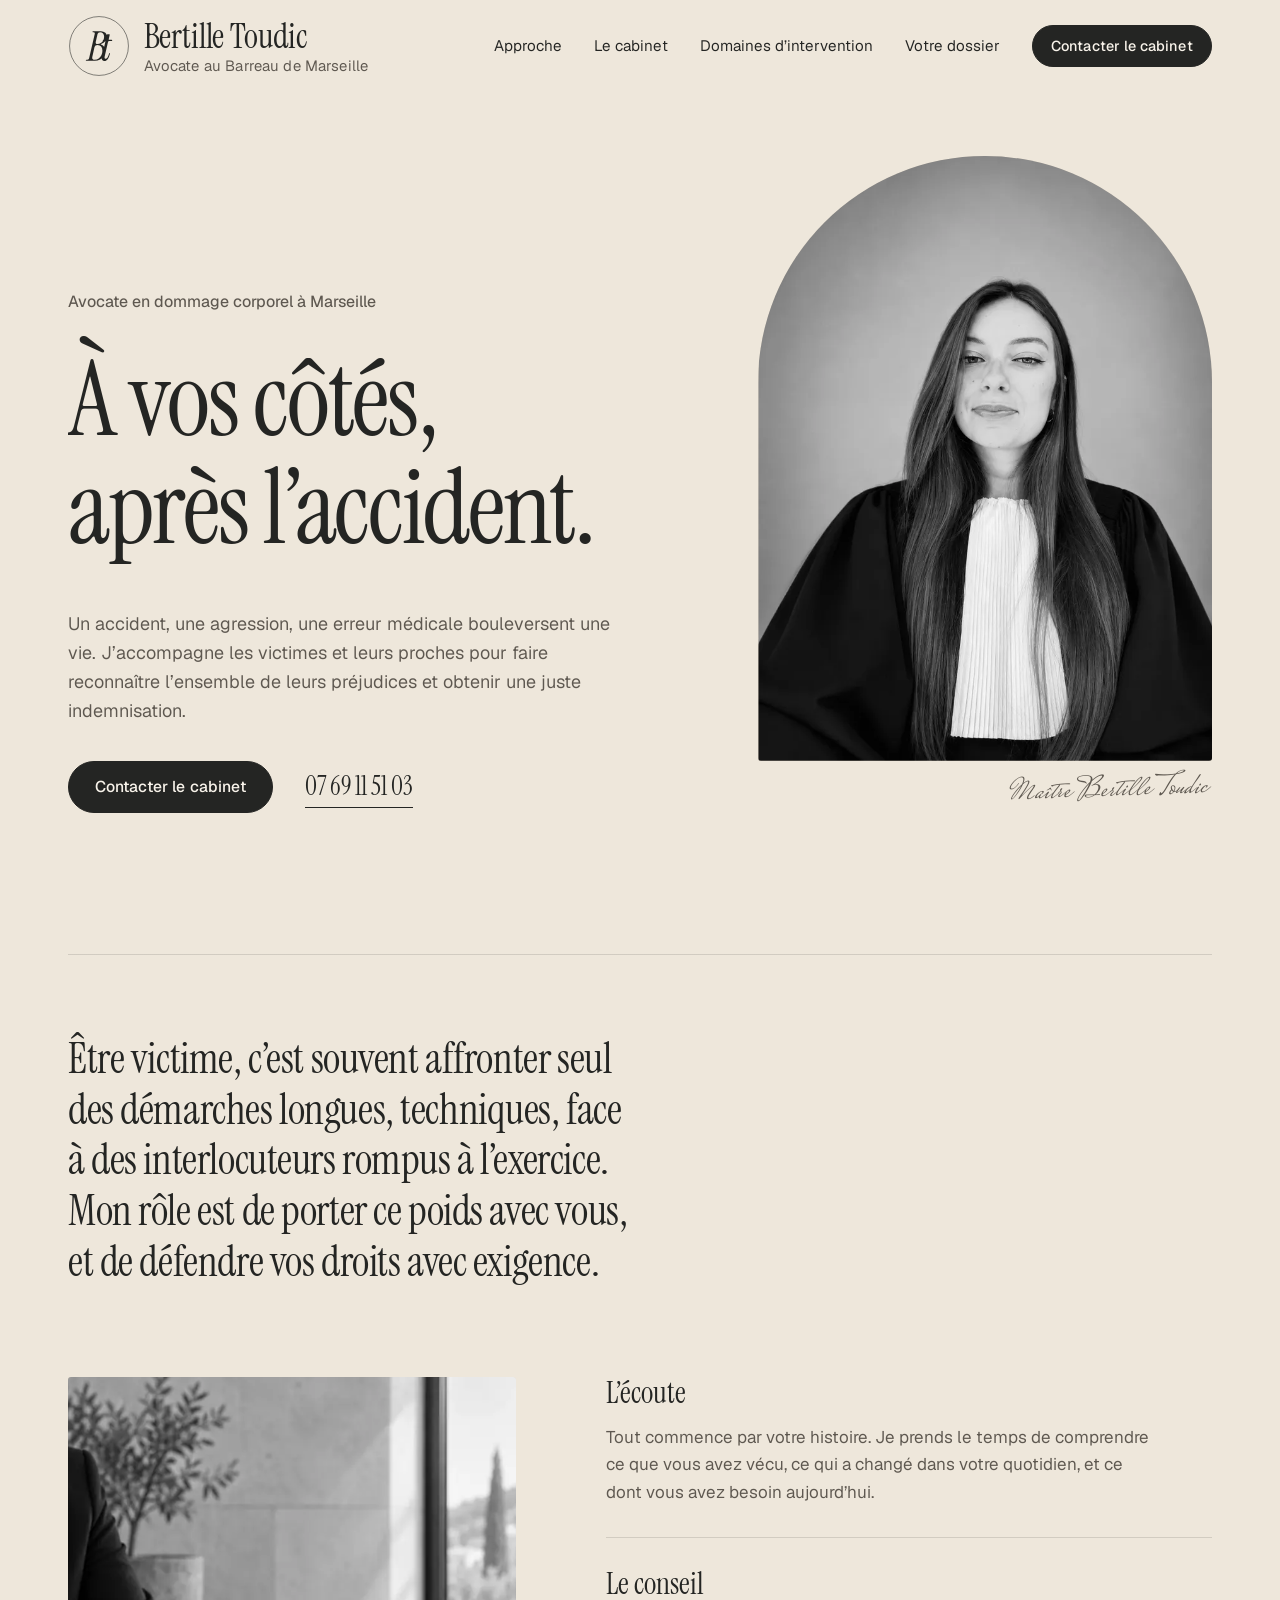
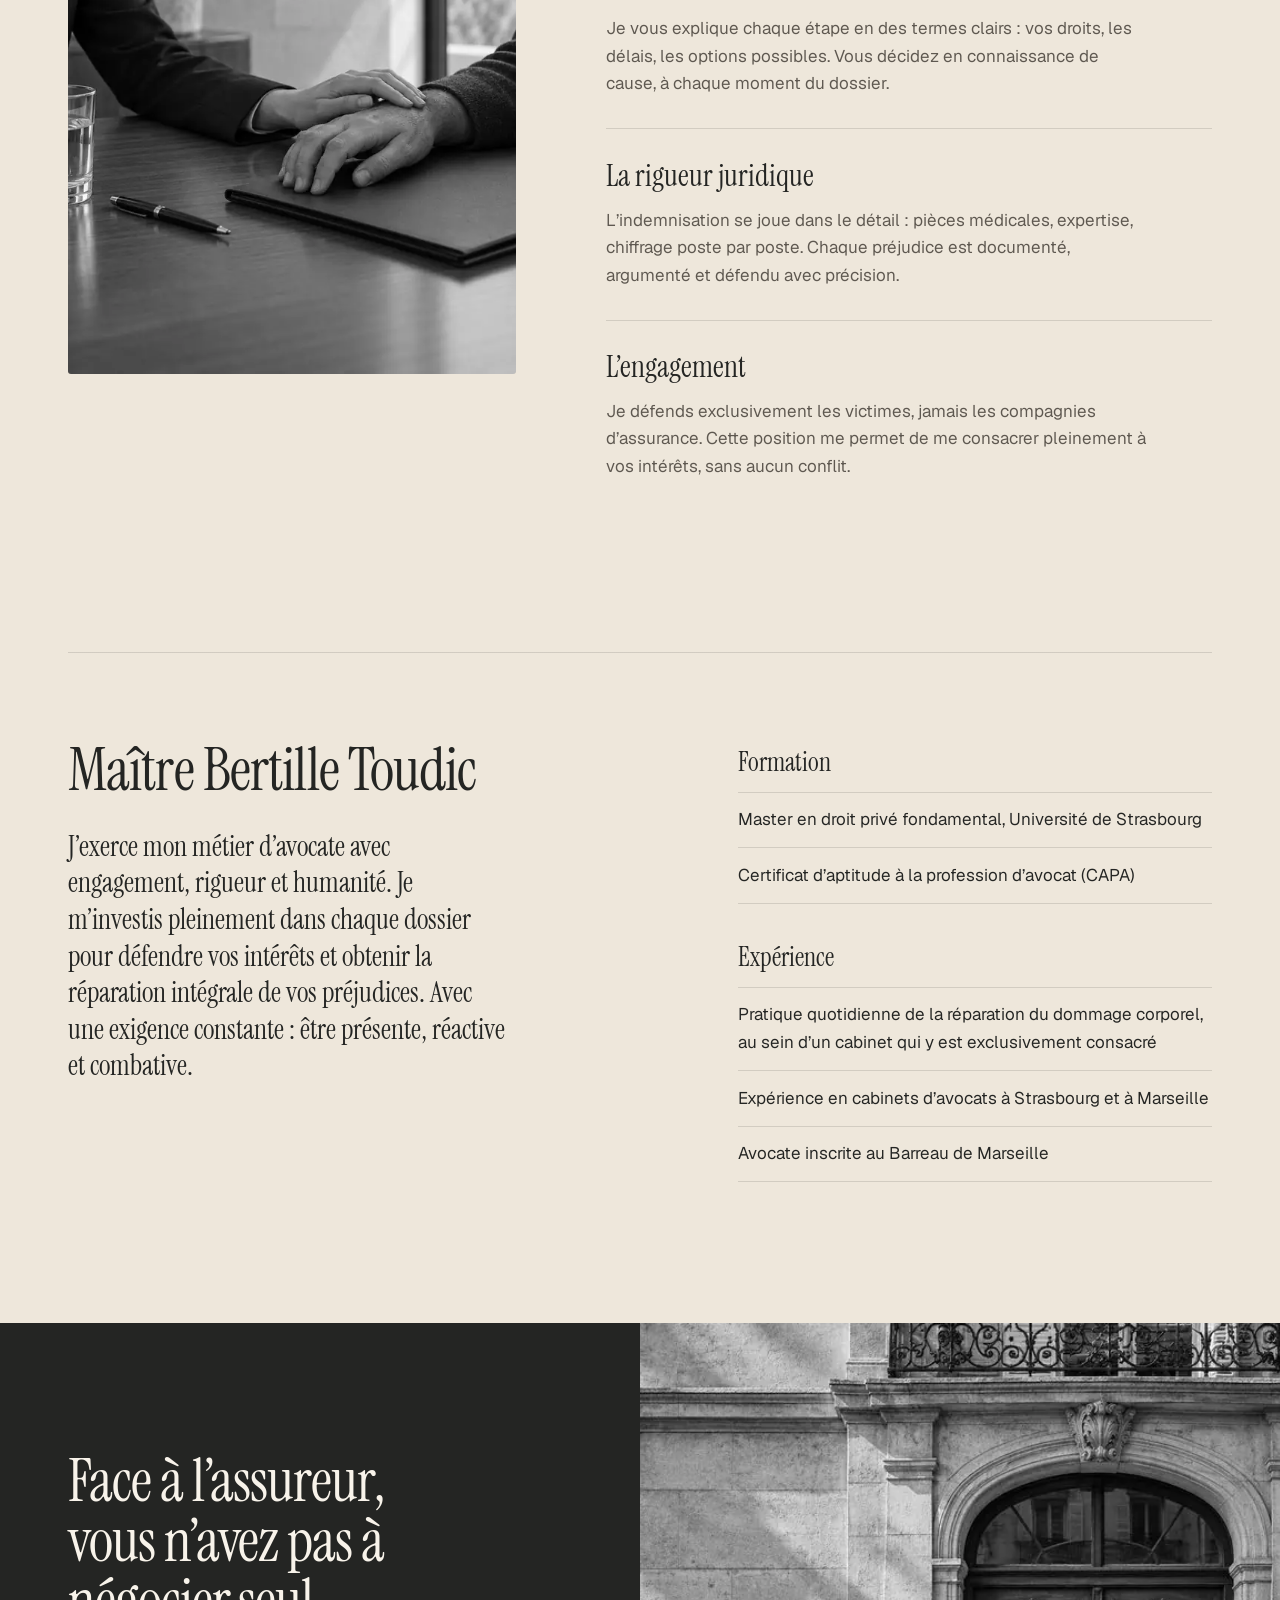
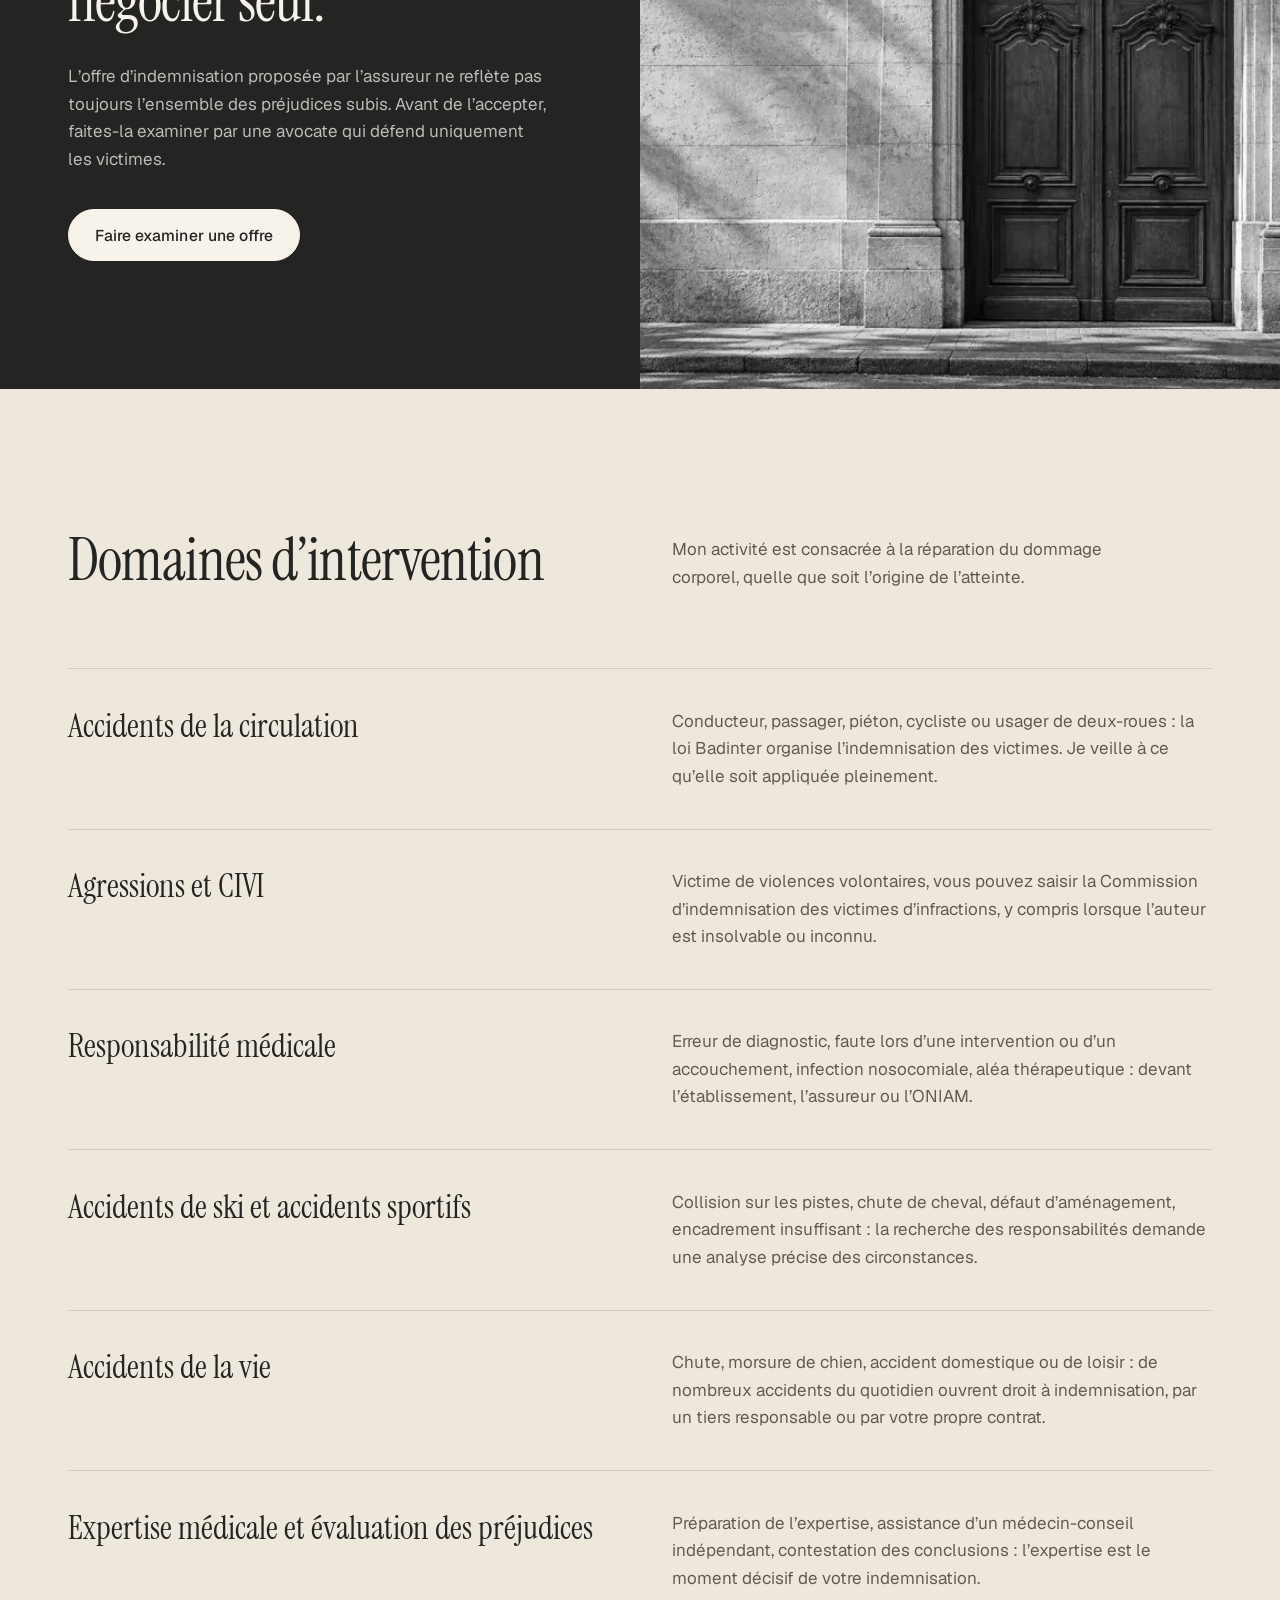
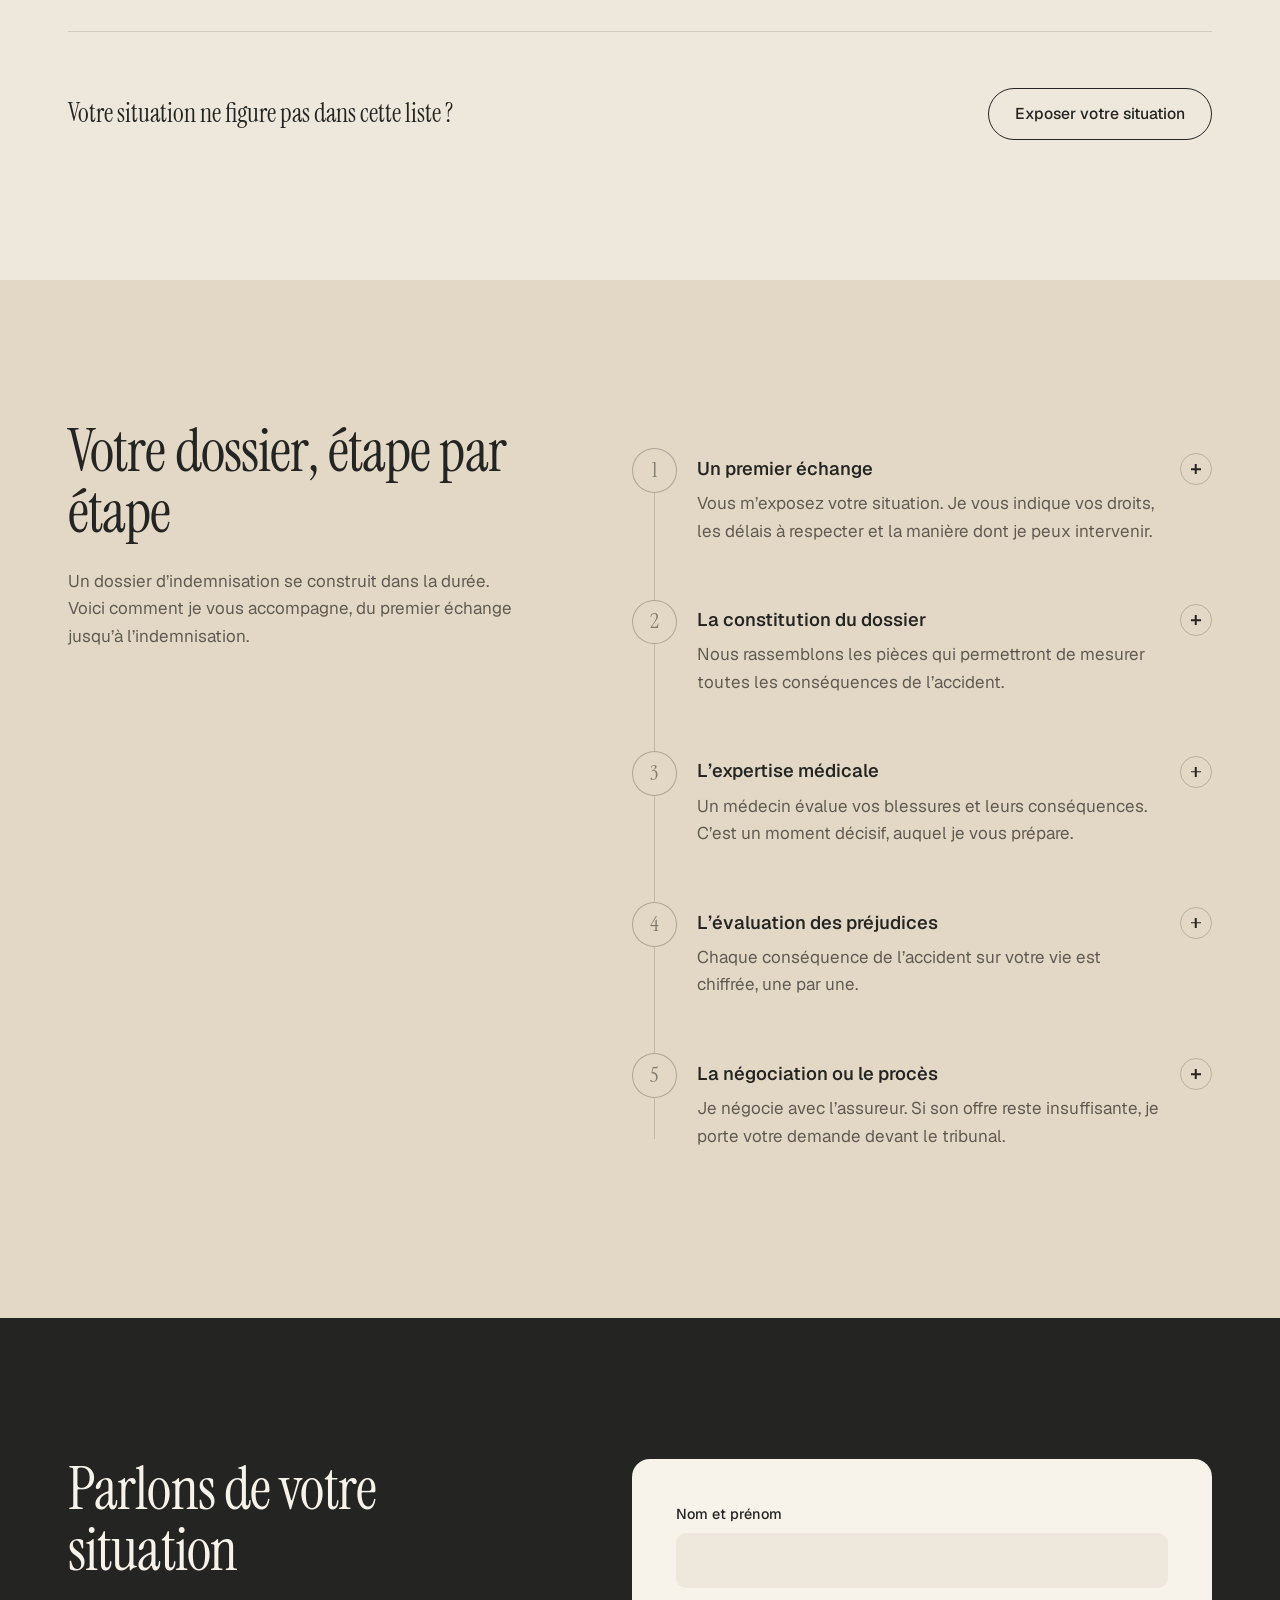
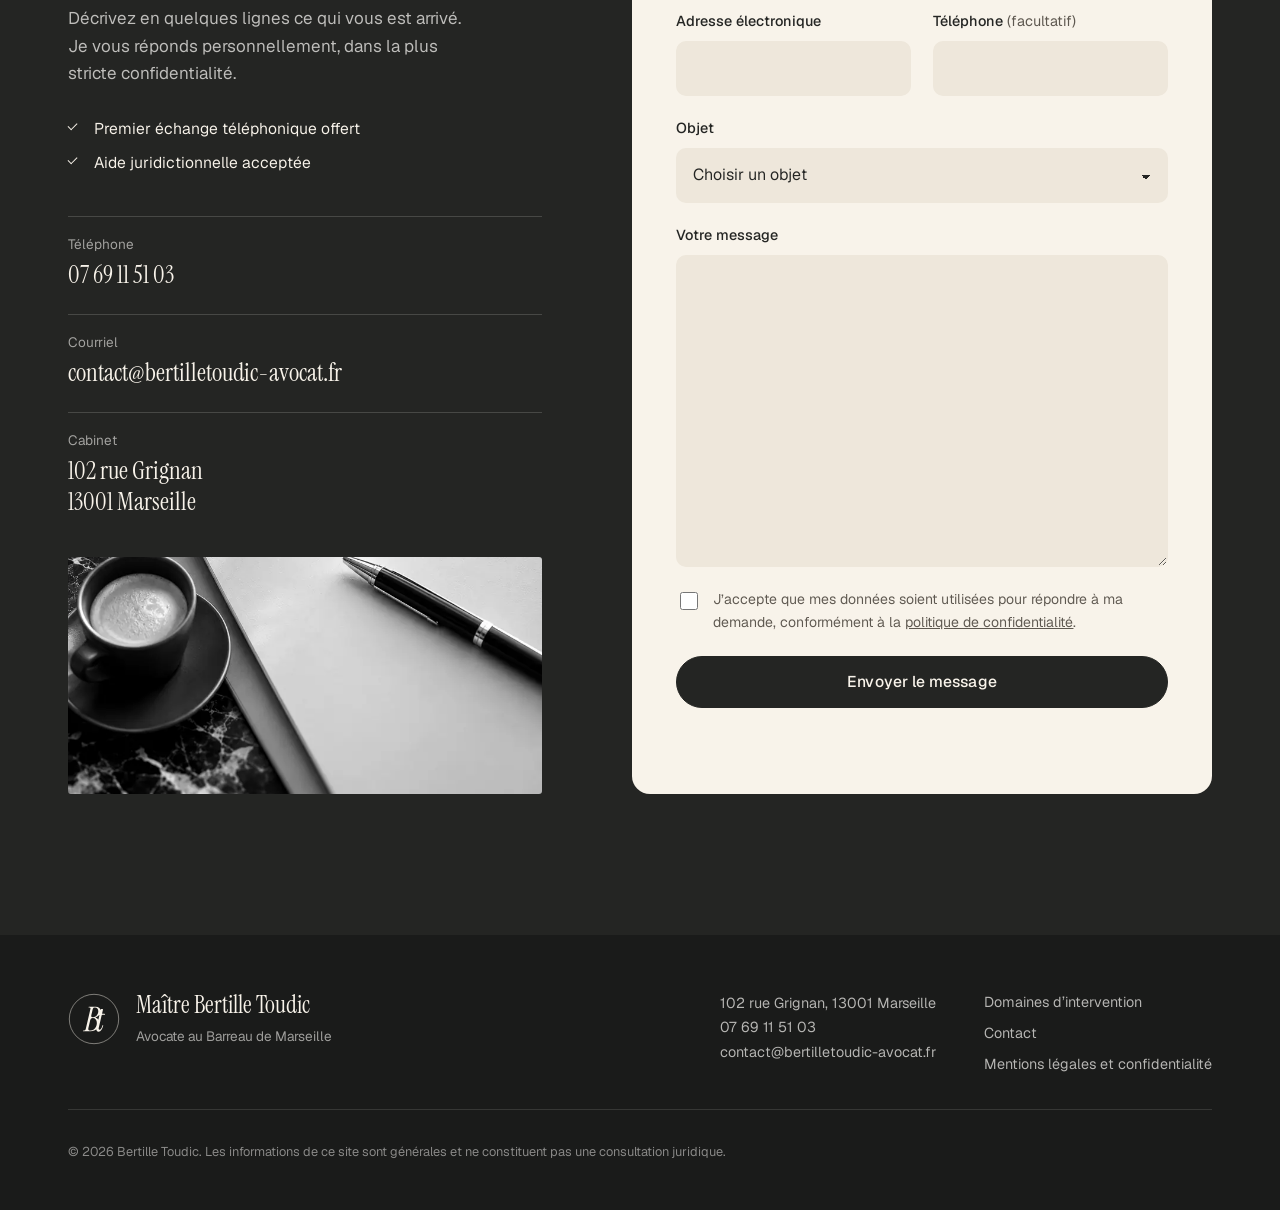
==== variante-chaude/index.html @ 5f7e017f "Variante au fond plus chaleureux (/variante-chaude/) Co-Authored-By: Claude Opus 5.5 <noreply@anthro" ====
<!DOCTYPE html>
<html lang="fr">
<head>
  <meta charset="utf-8">
  <meta name="viewport" content="width=device-width, initial-scale=1">
  <meta name="theme-color" content="#eee7db">
  <title>Avocate en dommage corporel à Marseille | Me Bertille Toudic</title>
  <meta name="description" content="Maître Bertille Toudic, avocate au Barreau de Marseille, accompagne les victimes d’accidents de la route, d’agressions, d’accidents médicaux et d’accidents de la vie dans l’indemnisation de leur dommage corporel.">
  <link rel="canonical" href="https://www.bertilletoudic-avocat.fr/"><!-- À VALIDER : nom de domaine définitif -->
  <meta name="robots" content="noindex, nofollow"><!-- Phase de développement : à retirer à la mise en ligne -->

  <meta property="og:type" content="website">
  <meta property="og:locale" content="fr_FR">
  <meta property="og:title" content="Me Bertille Toudic, avocate en dommage corporel à Marseille">
  <meta property="og:description" content="Écoute, conseil et rigueur juridique au service des victimes et de leur indemnisation.">
  <meta property="og:image" content="assets/img/bertille-toudic-avocate-1200.jpg">

  <link rel="preload" href="../assets/fonts/instrument-serif-latin-400-normal.woff2" as="font" type="font/woff2" crossorigin>
  <link rel="preload" href="../assets/fonts/geist-latin-wght-normal.woff2" as="font" type="font/woff2" crossorigin>
  <link rel="icon" href="../favicon.svg" type="image/svg+xml">
  <link rel="icon" href="../favicon-32.png" sizes="32x32" type="image/png">
  <link rel="apple-touch-icon" href="../apple-touch-icon.png">
  <link rel="stylesheet" href="style-chaud.css">
  <script>document.documentElement.classList.add("js");</script>

  <script type="application/ld+json">
  {
    "@context": "https://schema.org",
    "@type": "LegalService",
    "name": "Maître Bertille Toudic, avocate",
    "description": "Avocate au Barreau de Marseille intervenant en réparation du dommage corporel et indemnisation des victimes.",
    "image": "assets/img/bertille-toudic-avocate-1200.jpg",
    "telephone": "+33769115103",
    "email": "contact@bertilletoudic-avocat.fr",
    "areaServed": { "@type": "City", "name": "Marseille" },
    "address": { "@type": "PostalAddress", "streetAddress": "102 rue Grignan", "postalCode": "13001", "addressLocality": "Marseille", "addressCountry": "FR" },
    "knowsAbout": ["Dommage corporel", "Accidents de la circulation", "Indemnisation des victimes d’agression (CIVI)", "Accidents de la vie", "Accidents de ski", "Responsabilité médicale", "Expertise médicale"],
    "employee": { "@type": "Person", "name": "Bertille Toudic", "jobTitle": "Avocate au Barreau de Marseille" }
  }
  </script>
</head>
<body>
  <a class="skip" href="#contenu">Aller au contenu</a>

  <header class="site-header" data-header>
    <div class="wrap header-inner">
      <a class="brand" href="#top" aria-label="Me Bertille Toudic, accueil">
        <svg class="brand-mark" viewBox="0 0 100 100" aria-hidden="true" focusable="false"><circle cx="50" cy="50" r="47.5" fill="none" stroke="currentColor" stroke-opacity=".55" stroke-width="1.6"/><path fill="currentColor" d="M29.57 73.76Q28.65 73.76 28.65 73.1Q28.65 72.37 29.97 72.18L31.29 71.98Q32.74 71.78 33.27 71.28Q33.8 70.79 34.13 69.4L43.1 30.6Q43.43 29.28 43.1 28.78Q42.77 28.29 41.45 28.02L40.13 27.76Q39.27 27.56 39.27 27.03Q39.27 26.24 40.46 26.24H53.07Q57.49 26.24 60.26 28.68Q63.03 31.12 63.03 35.02Q63.03 38.71 60.39 42.01Q57.75 45.31 53.33 46.83Q53 46.9 53 47.13Q53 47.36 53.33 47.49Q56.77 48.75 58.55 51.52Q60.33 54.29 60.33 57.99Q60.33 62.34 58.02 65.94Q55.71 69.54 51.78 71.65Q47.86 73.76 43.04 73.76ZM47.66 46.63Q50.56 46.63 52.97 45.12Q55.38 43.6 56.83 40.99Q58.28 38.38 58.28 35.28Q58.28 31.78 56.53 29.84Q54.78 27.89 51.68 27.89Q48.25 27.89 47.66 30.53L44.82 43Q44.36 44.98 45.02 45.81Q45.68 46.63 47.66 46.63ZM43.23 72.11Q46.73 72.11 49.5 70.23Q52.28 68.35 53.89 65.05Q55.51 61.75 55.51 57.66Q55.51 53.17 53.43 50.73Q51.35 48.28 47.59 48.28Q43.5 48.28 42.77 51.78L39.14 67.56Q38.09 72.11 43.23 72.11ZM58.74 74.35Q56.5 74.35 55.25 72.57Q53.99 70.79 54.85 66.83L60.33 42.94Q60.53 41.95 59.54 41.95H57.03Q56.1 41.95 56.1 41.09Q56.1 40.63 56.44 40.36Q56.77 40.1 57.23 40.1H59.6Q61.12 40.1 61.38 38.71L62.97 31.65Q63.17 30.93 63.89 30.93H66.6Q67.52 30.93 67.33 31.78L65.67 39.11Q65.48 40.1 66.47 40.1H70.23Q71.35 40.1 71.35 40.96Q71.35 41.95 69.97 41.95H66.4Q64.95 41.95 64.62 43.33L59.07 67.49Q58.74 68.94 59.17 69.77Q59.6 70.59 60.66 70.59Q62.18 70.59 63.46 68.88Q64.75 67.16 66.2 62.34Q66.47 61.48 67.06 61.48Q67.52 61.48 67.66 61.88Q67.79 62.28 67.46 63.33Q66.2 67.82 64.72 70.2Q63.23 72.57 61.72 73.46Q60.2 74.35 58.74 74.35Z"/></svg>
        <span class="brand-text"><span class="brand-name">Bertille Toudic</span>
        <span class="brand-role">Avocate au Barreau de Marseille</span></span>
      </a>
      <nav class="nav" aria-label="Navigation principale">
        <button class="nav-toggle" type="button" aria-expanded="false" aria-controls="menu" data-nav-toggle>
          <span class="sr-only">Ouvrir le menu</span><span class="nav-toggle-bar"></span>
        </button>
        <ul id="menu" class="nav-list" data-nav-list>
          <li><a href="#approche">Approche</a></li>
          <li><a href="#a-propos">Le cabinet</a></li>
          <li><a href="#domaines">Domaines d’intervention</a></li>
          <li><a href="#methode">Votre dossier</a></li>
          <li class="nav-cta"><a class="btn btn-small" href="#contact">Contacter le cabinet</a></li>
        </ul>
      </nav>
    </div>
  </header>

  <main id="contenu">
    <!-- HERO -->
    <section class="hero" id="top">
      <div class="wrap hero-grid">
        <div class="hero-text">
          <h1>
            <span class="hero-kicker">Avocate en dommage corporel à Marseille</span>
            <span class="hero-title"><span class="line"><span>À vos côtés,</span></span><span class="line"><span>après l’accident.</span></span></span>
          </h1>
          <p class="hero-lede">Un accident, une agression, une erreur médicale bouleversent une vie. J’accompagne les victimes et leurs proches pour faire reconnaître l’ensemble de leurs préjudices et obtenir une juste indemnisation.</p>
          <div class="hero-actions">
            <a class="btn" href="#contact">Contacter le cabinet</a>
            <a class="link-phone" href="tel:+33769115103">07 69 11 51 03</a>
          </div>
        </div>
        <figure class="hero-portrait">
          <div class="portrait-frame">
            <picture>
              <source type="image/webp" srcset="../assets/img/bertille-toudic-avocate-720.webp 720w, ../assets/img/bertille-toudic-avocate-1200.webp 1200w" sizes="(min-width: 960px) 40vw, 90vw">
              <img src="../assets/img/bertille-toudic-avocate-1200.jpg" srcset="../assets/img/bertille-toudic-avocate-720.jpg 720w, ../assets/img/bertille-toudic-avocate-1200.jpg 1200w" sizes="(min-width: 960px) 40vw, 90vw" width="1200" height="1600" alt="Portrait de Maître Bertille Toudic en robe d’avocate" fetchpriority="high">
            </picture>
          </div>
          <figcaption><span class="signature">Maître Bertille Toudic</span></figcaption>
        </figure>
      </div>
    </section>

    <!-- APPROCHE -->
    <section class="section approach" id="approche" aria-labelledby="approche-titre">
      <div class="wrap">
        <h2 id="approche-titre" class="statement reveal">Être victime, c’est souvent affronter seul des démarches longues, techniques, face à des interlocuteurs rompus à l’exercice. Mon rôle est de porter ce poids avec vous, et de défendre vos droits avec exigence.</h2>


        <div class="approach-body">
          <figure class="approach-photo reveal">
            <picture>
              <source type="image/webp" srcset="../assets/img/soutien-640.webp 640w, ../assets/img/soutien-1024.webp 1024w" sizes="(min-width: 900px) 40vw, 92vw">
              <img src="../assets/img/soutien-1024.jpg" srcset="../assets/img/soutien-640.jpg 640w, ../assets/img/soutien-1024.jpg 1024w" sizes="(min-width: 900px) 40vw, 92vw" width="1024" height="1280" alt="Au cabinet, l’avocate pose une main rassurante sur celle de son client, posée sur un dossier" loading="lazy" decoding="async">
            </picture>
          </figure>
        <div class="values">
          <article class="value reveal">
            <h3>L’écoute</h3>
            <p>Tout commence par votre histoire. Je prends le temps de comprendre ce que vous avez vécu, ce qui a changé dans votre quotidien, et ce dont vous avez besoin aujourd’hui.</p>
          </article>
          <article class="value reveal">
            <h3>Le conseil</h3>
            <p>Je vous explique chaque étape en des termes clairs : vos droits, les délais, les options possibles. Vous décidez en connaissance de cause, à chaque moment du dossier.</p>
          </article>
          <article class="value reveal">
            <h3>La rigueur juridique</h3>
            <p>L’indemnisation se joue dans le détail : pièces médicales, expertise, chiffrage poste par poste. Chaque préjudice est documenté, argumenté et défendu avec précision.</p>
          </article>
          <article class="value reveal">
            <h3>L’engagement</h3>
            <p>Je défends exclusivement les victimes, jamais les compagnies d’assurance. Cette position me permet de me consacrer pleinement à vos intérêts, sans aucun conflit.</p>
          </article>
        </div>
        </div>
      </div>
    </section>

    <!-- À PROPOS -->
    <section class="section about" id="a-propos" aria-labelledby="apropos-titre">
      <div class="wrap about-grid">
        <div class="about-text reveal">
          <h2 id="apropos-titre">Maître Bertille Toudic</h2>
          <p class="about-lede">J’exerce mon métier d’avocate avec engagement, rigueur et humanité. Je m’investis pleinement dans chaque dossier pour défendre vos intérêts et obtenir la réparation intégrale de vos préjudices. Avec une exigence constante : être présente, réactive et combative.</p>
        </div>
        <div class="about-path reveal">
          <div class="cred">
            <p class="cred-title">Formation</p>
            <ul class="cred-list">
              <li>Master en droit privé fondamental, Université de Strasbourg</li>
              <li>Certificat d’aptitude à la profession d’avocat (CAPA)</li>
            </ul>
          </div>
          <div class="cred">
            <p class="cred-title">Expérience</p>
            <ul class="cred-list">
              <li>Pratique quotidienne de la réparation du dommage corporel, au sein d’un cabinet qui y est exclusivement consacré</li>
              <li>Expérience en cabinets d’avocats à Strasbourg et à Marseille</li>
              <li>Avocate inscrite au Barreau de Marseille</li>
            </ul>
          </div>
        </div>
      </div>
    </section>

    <!-- BANDEAU -->
    <section class="band" aria-label="Engagement du cabinet">
      <div class="band-inner reveal">
        <p class="band-quote">Face à l’assureur, vous n’avez pas à négocier seul.</p>
        <p class="band-text">L’offre d’indemnisation proposée par l’assureur ne reflète pas toujours l’ensemble des préjudices subis. Avant de l’accepter, faites-la examiner par une avocate qui défend uniquement les victimes.</p>
        <a class="btn btn-light" href="#contact" data-objet="Offre d’indemnisation de l’assureur">Faire examiner une offre</a>
      </div>
      <figure class="band-photo">
        <picture>
          <source type="image/webp" srcset="../assets/img/porte-pierre-800.webp 800w, ../assets/img/porte-pierre-1280.webp 1280w" sizes="(min-width: 900px) 50vw, 100vw">
          <img src="../assets/img/porte-pierre-1280.jpg" srcset="../assets/img/porte-pierre-800.jpg 800w, ../assets/img/porte-pierre-1280.jpg 1280w" sizes="(min-width: 900px) 50vw, 100vw" width="1280" height="960" alt="Porte cochère cintrée dans une façade en pierre de taille" loading="lazy" decoding="async">
        </picture>
      </figure>
    </section>

    <!-- DOMAINES -->
    <section class="section domains" id="domaines" aria-labelledby="domaines-titre">
      <div class="wrap">
        <div class="section-head reveal">
          <h2 id="domaines-titre">Domaines d’intervention</h2>
          <p>Mon activité est consacrée à la réparation du dommage corporel, quelle que soit l’origine de l’atteinte.</p>
        </div>
        <ul class="domain-list">
          <li class="domain reveal">
            <h3>Accidents de la circulation</h3>
            <p>Conducteur, passager, piéton, cycliste ou usager de deux-roues : la loi Badinter organise l’indemnisation des victimes. Je veille à ce qu’elle soit appliquée pleinement.</p>
          </li>
          <li class="domain reveal">
            <h3>Agressions et CIVI</h3>
            <p>Victime de violences volontaires, vous pouvez saisir la Commission d’indemnisation des victimes d’infractions, y compris lorsque l’auteur est insolvable ou inconnu.</p>
          </li>
          <li class="domain reveal">
            <h3>Responsabilité médicale</h3>
            <p>Erreur de diagnostic, faute lors d’une intervention ou d’un accouchement, infection nosocomiale, aléa thérapeutique : devant l’établissement, l’assureur ou l’ONIAM.</p>
          </li>
          <li class="domain reveal">
            <h3>Accidents de ski et accidents sportifs</h3>
            <p>Collision sur les pistes, chute de cheval, défaut d’aménagement, encadrement insuffisant : la recherche des responsabilités demande une analyse précise des circonstances.</p>
          </li>
          <li class="domain reveal">
            <h3>Accidents de la vie</h3>
            <p>Chute, morsure de chien, accident domestique ou de loisir : de nombreux accidents du quotidien ouvrent droit à indemnisation, par un tiers responsable ou par votre propre contrat.</p>
          </li>
          <li class="domain reveal">
            <h3>Expertise médicale et évaluation des préjudices</h3>
            <p>Préparation de l’expertise, assistance d’un médecin-conseil indépendant, contestation des conclusions : l’expertise est le moment décisif de votre indemnisation.</p>
          </li>
        </ul>
        <div class="domains-cta reveal">
          <p>Votre situation ne figure pas dans cette liste ?</p>
          <a class="btn btn-ghost" href="#contact">Exposer votre situation</a>
        </div>
      </div>
    </section>

    <!-- MÉTHODE -->
    <section class="section method" id="methode" aria-labelledby="methode-titre">
      <div class="wrap method-grid">
        <div class="method-head reveal">
          <h2 id="methode-titre">Votre dossier, étape par étape</h2>
          <p>Un dossier d’indemnisation se construit dans la durée. Voici comment je vous accompagne, du premier échange jusqu’à l’indemnisation.</p>
        </div>
        <ol class="steps" data-steps>
          <li class="step reveal" data-step>
            <details>
              <summary>
                <span class="step-num" aria-hidden="true">1</span>
                <span class="step-head">
                  <h3>Un premier échange</h3>
                  <span class="step-sum">Vous m’exposez votre situation. Je vous indique vos droits, les délais à respecter et la manière dont je peux intervenir.</span>
                </span>
                <span class="step-toggle" aria-hidden="true"></span>
              </summary>
              <div class="step-body">
                <div class="roles">
                  <div class="role"><p class="role-who">Vous</p><p>Vous me racontez ce qui s’est passé, avec vos mots, et vous apportez les documents que vous avez déjà.</p></div>
                  <div class="role"><p class="role-who">Moi</p><p>Je vous écoute, je vous explique vos droits simplement et je vous remets une convention d’honoraires claire, avant tout engagement.</p></div>
                </div>
              </div>
            </details>
          </li>
          <li class="step reveal" data-step>
            <details>
              <summary>
                <span class="step-num" aria-hidden="true">2</span>
                <span class="step-head">
                  <h3>La constitution du dossier</h3>
                  <span class="step-sum">Nous rassemblons les pièces qui permettront de mesurer toutes les conséquences de l’accident.</span>
                </span>
                <span class="step-toggle" aria-hidden="true"></span>
              </summary>
              <div class="step-body">
                <div class="roles">
                  <div class="role"><p class="role-who">Vous</p><p>Vous réunissez les documents en votre possession.</p></div>
                  <div class="role"><p class="role-who">Moi</p><p>Je réclame les pièces qui manquent, comme votre dossier médical, et j’organise l’ensemble.</p></div>
                </div>
              </div>
            </details>
          </li>
          <li class="step reveal" data-step>
            <details>
              <summary>
                <span class="step-num" aria-hidden="true">3</span>
                <span class="step-head">
                  <h3>L’expertise médicale</h3>
                  <span class="step-sum">Un médecin évalue vos blessures et leurs conséquences. C’est un moment décisif, auquel je vous prépare.</span>
                </span>
                <span class="step-toggle" aria-hidden="true"></span>
              </summary>
              <div class="step-body">
                <div class="roles">
                  <div class="role"><p class="role-who">Vous</p><p>Vous vous rendez à l’expertise et vous décrivez honnêtement votre quotidien depuis l’accident.</p></div>
                  <div class="role"><p class="role-who">Moi</p><p>Je vous explique à l’avance comment elle se déroule. Le jour venu, je suis présente avec un médecin qui défend vos intérêts, puis je vérifie le rapport.</p></div>
                </div>
              </div>
            </details>
          </li>
          <li class="step reveal" data-step>
            <details>
              <summary>
                <span class="step-num" aria-hidden="true">4</span>
                <span class="step-head">
                  <h3>L’évaluation des préjudices</h3>
                  <span class="step-sum">Chaque conséquence de l’accident sur votre vie est chiffrée, une par une.</span>
                </span>
                <span class="step-toggle" aria-hidden="true"></span>
              </summary>
              <div class="step-body">
                <div class="roles">
                  <div class="role"><p class="role-who">Vous</p><p>Vous me signalez tout ce qui a changé : votre travail, vos loisirs, l’aide de vos proches.</p></div>
                  <div class="role"><p class="role-who">Moi</p><p>Je chiffre chaque préjudice et je rassemble les justificatifs.</p></div>
                </div>
                <div class="postes">
                  <p class="extra-title">Quelques exemples de préjudices indemnisables</p>
                  <ul>
                    <li><strong>Les souffrances endurées</strong><span>la douleur physique et morale subie</span></li>
                    <li><strong>Les pertes de revenus</strong><span>le salaire ou les revenus perdus</span></li>
                    <li><strong>Les frais restés à votre charge</strong><span>soins, déplacements, équipements</span></li>
                    <li><strong>L’aide d’une tierce personne</strong><span>l’aide apportée par un proche ou un professionnel</span></li>
                    <li><strong>Le déficit fonctionnel</strong><span>les gênes dans votre vie de tous les jours</span></li>
                    <li><strong>Le préjudice esthétique</strong><span>les cicatrices ou séquelles visibles</span></li>
                    <li><strong>Le préjudice d’agrément</strong><span>un sport ou un loisir que vous ne pouvez plus pratiquer</span></li>
                  </ul>
                  <p class="extra-note">Beaucoup de victimes découvrent qu’elles ont droit à bien plus que ce qu’elles imaginaient.</p>
                </div>
              </div>
            </details>
          </li>
          <li class="step reveal" data-step>
            <details>
              <summary>
                <span class="step-num" aria-hidden="true">5</span>
                <span class="step-head">
                  <h3>La négociation ou le procès</h3>
                  <span class="step-sum">Je négocie avec l’assureur. Si son offre reste insuffisante, je porte votre demande devant le tribunal.</span>
                </span>
                <span class="step-toggle" aria-hidden="true"></span>
              </summary>
              <div class="step-body">
                <div class="roles">
                  <div class="role"><p class="role-who">Vous</p><p>Vous gardez la décision finale : aucune offre n’est acceptée sans votre accord.</p></div>
                  <div class="role"><p class="role-who">Moi</p><p>Je discute chaque montant avec l’assureur. Si nécessaire, je saisis le tribunal ou la commission compétente.</p></div>
                </div>
              </div>
            </details>
          </li>
        </ol>
      </div>
    </section>

    <!-- CONTACT -->
    <section class="contact" id="contact" aria-labelledby="contact-titre">
      <div class="wrap contact-grid">
        <div class="contact-info reveal">
          <h2 id="contact-titre">Parlons de votre situation</h2>
          <p>Décrivez en quelques lignes ce qui vous est arrivé. Je vous réponds personnellement, dans la plus stricte confidentialité.</p>
          <ul class="reassure">
            <li>Premier échange téléphonique offert</li>
            <li>Aide juridictionnelle acceptée</li>
          </ul>
          <dl class="coords">
            <div><dt>Téléphone</dt><dd><a href="tel:+33769115103">07 69 11 51 03</a></dd></div>
            <div><dt>Courriel</dt><dd><a href="mailto:contact@bertilletoudic-avocat.fr">contact@bertilletoudic-avocat.fr</a></dd></div>
            <div><dt>Cabinet</dt><dd>102 rue Grignan<br>13001 Marseille</dd></div>
          </dl>
        </div>

          <figure class="contact-photo reveal">
            <picture>
              <source type="image/webp" srcset="../assets/img/cafe-entretien-800.webp 800w, ../assets/img/cafe-entretien-1172.webp 1172w" sizes="(min-width: 900px) 40vw, 92vw">
              <img src="../assets/img/cafe-entretien-1172.jpg" srcset="../assets/img/cafe-entretien-800.jpg 800w, ../assets/img/cafe-entretien-1172.jpg 1172w" sizes="(min-width: 900px) 40vw, 92vw" width="1172" height="642" alt="Une tasse de café et un stylo posés sur un dossier, sur une table en marbre" loading="lazy" decoding="async">
            </picture>
          </figure>
        <form class="form reveal" data-form novalidate>
          <div class="field">
            <label for="f-nom">Nom et prénom</label>
            <input id="f-nom" name="nom" type="text" autocomplete="name" required>
          </div>
          <div class="field-row">
            <div class="field">
              <label for="f-email">Adresse électronique</label>
              <input id="f-email" name="email" type="email" autocomplete="email" required>
            </div>
            <div class="field">
              <label for="f-tel">Téléphone <span class="optional">(facultatif)</span></label>
              <input id="f-tel" name="telephone" type="tel" autocomplete="tel">
            </div>
          </div>
          <div class="field">
            <label for="f-objet">Objet</label>
            <select id="f-objet" name="objet" required>
              <option value="">Choisir un objet</option>
              <option>Accident de la circulation</option>
              <option>Agression, saisine de la CIVI</option>
              <option>Responsabilité médicale</option>
              <option>Accident de ski ou accident sportif</option>
              <option>Accident de la vie</option>
              <option>Expertise médicale</option>
              <option>Offre d’indemnisation de l’assureur</option>
              <option>Autre demande</option>
            </select>
          </div>
          <div class="field field-message">
            <label for="f-message">Votre message</label>
            <textarea id="f-message" name="message" rows="5" required></textarea>
          </div>
          <div class="field-check">
            <input id="f-rgpd" name="consentement" type="checkbox" required>
            <label for="f-rgpd">J’accepte que mes données soient utilisées pour répondre à ma demande, conformément à la <a href="mentions-legales.html#donnees">politique de confidentialité</a>.</label>
          </div>
          <button class="btn btn-full" type="submit">Envoyer le message</button>
          <p class="form-status" role="status" aria-live="polite" data-form-status></p>
        </form>
      </div>
    </section>
  </main>

  <footer class="footer">
    <div class="wrap footer-inner">
      <div class="footer-brand"><svg class="footer-mark" viewBox="0 0 100 100" aria-hidden="true" focusable="false"><circle cx="50" cy="50" r="47.5" fill="none" stroke="currentColor" stroke-opacity=".55" stroke-width="1.6"/><path fill="currentColor" d="M29.57 73.76Q28.65 73.76 28.65 73.1Q28.65 72.37 29.97 72.18L31.29 71.98Q32.74 71.78 33.27 71.28Q33.8 70.79 34.13 69.4L43.1 30.6Q43.43 29.28 43.1 28.78Q42.77 28.29 41.45 28.02L40.13 27.76Q39.27 27.56 39.27 27.03Q39.27 26.24 40.46 26.24H53.07Q57.49 26.24 60.26 28.68Q63.03 31.12 63.03 35.02Q63.03 38.71 60.39 42.01Q57.75 45.31 53.33 46.83Q53 46.9 53 47.13Q53 47.36 53.33 47.49Q56.77 48.75 58.55 51.52Q60.33 54.29 60.33 57.99Q60.33 62.34 58.02 65.94Q55.71 69.54 51.78 71.65Q47.86 73.76 43.04 73.76ZM47.66 46.63Q50.56 46.63 52.97 45.12Q55.38 43.6 56.83 40.99Q58.28 38.38 58.28 35.28Q58.28 31.78 56.53 29.84Q54.78 27.89 51.68 27.89Q48.25 27.89 47.66 30.53L44.82 43Q44.36 44.98 45.02 45.81Q45.68 46.63 47.66 46.63ZM43.23 72.11Q46.73 72.11 49.5 70.23Q52.28 68.35 53.89 65.05Q55.51 61.75 55.51 57.66Q55.51 53.17 53.43 50.73Q51.35 48.28 47.59 48.28Q43.5 48.28 42.77 51.78L39.14 67.56Q38.09 72.11 43.23 72.11ZM58.74 74.35Q56.5 74.35 55.25 72.57Q53.99 70.79 54.85 66.83L60.33 42.94Q60.53 41.95 59.54 41.95H57.03Q56.1 41.95 56.1 41.09Q56.1 40.63 56.44 40.36Q56.77 40.1 57.23 40.1H59.6Q61.12 40.1 61.38 38.71L62.97 31.65Q63.17 30.93 63.89 30.93H66.6Q67.52 30.93 67.33 31.78L65.67 39.11Q65.48 40.1 66.47 40.1H70.23Q71.35 40.1 71.35 40.96Q71.35 41.95 69.97 41.95H66.4Q64.95 41.95 64.62 43.33L59.07 67.49Q58.74 68.94 59.17 69.77Q59.6 70.59 60.66 70.59Q62.18 70.59 63.46 68.88Q64.75 67.16 66.2 62.34Q66.47 61.48 67.06 61.48Q67.52 61.48 67.66 61.88Q67.79 62.28 67.46 63.33Q66.2 67.82 64.72 70.2Q63.23 72.57 61.72 73.46Q60.2 74.35 58.74 74.35Z"/></svg><p class="footer-name">Maître Bertille Toudic<br><span>Avocate au Barreau de Marseille</span></p></div>
      <address class="footer-coords">
        102 rue Grignan, 13001 Marseille<br>
        <a href="tel:+33769115103">07 69 11 51 03</a><br>
        <a href="mailto:contact@bertilletoudic-avocat.fr">contact@bertilletoudic-avocat.fr</a>
      </address>
      <ul class="footer-links">
        <li><a href="#domaines">Domaines d’intervention</a></li>
        <li><a href="#contact">Contact</a></li>
        <li><a href="mentions-legales.html">Mentions légales et confidentialité</a></li>
      </ul>
      <p class="footer-copy">© 2026 Bertille Toudic. Les informations de ce site sont générales et ne constituent pas une consultation juridique.</p>
    </div>
  </footer>

  <!-- Barre de contact mobile -->
  <div class="mobile-bar" data-mobile-bar>
    <a href="tel:+33769115103">Appeler</a>
    <a href="#contact">Écrire</a>
  </div>

  <script src="../assets/js/main.js" defer></script>
</body>
</html>
---- variante-chaude/style-chaud.css ----
/* ==========================================================================
   Me Bertille Toudic — feuille de styles
   Direction : noir et blanc de la robe d'avocate, calcaire de Marseille.
   Motifs : la voûte du portrait, la porte cintrée du bandeau.
   ========================================================================== */

@font-face {
  font-family: "Instrument Serif";
  src: url("../assets/fonts/instrument-serif-latin-400-normal.woff2") format("woff2");
  font-weight: 400; font-style: normal; font-display: swap;
}
@font-face {
  font-family: "Instrument Serif";
  src: url("../assets/fonts/instrument-serif-latin-400-italic.woff2") format("woff2");
  font-weight: 400; font-style: italic; font-display: swap;
}
@font-face {
  font-family: "Geist";
  src: url("../assets/fonts/geist-latin-wght-normal.woff2") format("woff2");
  font-weight: 100 900; font-style: normal; font-display: swap;
}

/* Signature manuscrite — sous-ensemble limité à « Maître Bertille Toudic » */
@font-face {
  font-family: "Signature";
  src: url("../assets/fonts/signature-subset.woff2") format("woff2");
  font-weight: 400; font-style: normal; font-display: swap;
}

:root {
  /* Couleurs */
  --calcaire: #eee7db;     /* fond principal, blanc cassé minéral */
  --rabat: #f8f3ea;        /* blanc des cartes et champs */
  --pierre: #e3d8c6;       /* beige chaud, séparations et surfaces */
  --mineral: #80796e;      /* gris minéral, textes secondaires */
  --anthracite: #242523;   /* texte et sections sombres */
  --robe: #1a1b1a;         /* noir de la robe, ombres profondes */

  --text: var(--anthracite);
  --muted: #5e5850;        /* gris lisible AA sur calcaire */
  --line: rgba(36, 37, 35, .14);

  /* Typographie */
  --serif: "Instrument Serif", "Times New Roman", serif;
  --sans: "Geist", system-ui, -apple-system, "Segoe UI", sans-serif;

  /* Mise en page */
  --wrap: 1240px;
  --gutter: clamp(1.25rem, 4vw, 3rem);
  --section: clamp(5rem, 11vw, 9.5rem);
  --ease: cubic-bezier(.2, .7, .2, 1);
  --header-h: 92px;
}

*, *::before, *::after { box-sizing: border-box; }
html { scroll-behavior: smooth; scroll-padding-top: calc(var(--header-h) + 1rem); -webkit-text-size-adjust: 100%; }
body {
  margin: 0;
  background: var(--calcaire);
  color: var(--text);
  font-family: var(--sans);
  font-size: 1.0625rem;
  line-height: 1.62;
  font-weight: 380;
  -webkit-font-smoothing: antialiased;
  text-rendering: optimizeLegibility;
}
img { display: block; max-width: 100%; height: auto; }
a { color: inherit; }
h1, h2, h3 { margin: 0; font-weight: 400; }
p { margin: 0; }
ul, ol { margin: 0; padding: 0; list-style: none; }

.wrap { width: 100%; max-width: var(--wrap); margin-inline: auto; padding-inline: var(--gutter); }
.sr-only { position: absolute; width: 1px; height: 1px; overflow: hidden; clip: rect(0 0 0 0); white-space: nowrap; }
.skip { position: absolute; left: 1rem; top: -4rem; z-index: 100; background: var(--anthracite); color: var(--rabat); padding: .6rem 1rem; border-radius: 6px; }
.skip:focus { top: 1rem; }

:focus-visible { outline: 2px solid var(--anthracite); outline-offset: 3px; border-radius: 4px; }
.band :focus-visible, .contact :focus-visible { outline-color: var(--rabat); }

.todo { background: #fff3c4; color: #5a4600; padding: 0 .25em; border-radius: 3px; }

/* --------------------------------------------------------------------------
   Boutons
   -------------------------------------------------------------------------- */
.btn {
  display: inline-flex; align-items: center; justify-content: center;
  min-height: 3.25rem; padding: .85rem 1.6rem;
  border-radius: 999px; border: 1px solid var(--anthracite);
  background: var(--anthracite); color: var(--rabat);
  font: 500 .98rem/1 var(--sans); letter-spacing: .005em;
  text-decoration: none; cursor: pointer;
  transition: background-color .35s var(--ease), color .35s var(--ease), transform .35s var(--ease);
}
.btn:hover { background: var(--robe); transform: translateY(-1px); }
.btn:active { transform: translateY(0); }
.btn-small { min-height: 2.6rem; padding: .6rem 1.15rem; font-size: .9rem; }
.btn-ghost { background: transparent; color: var(--anthracite); }
.btn-ghost:hover { background: var(--anthracite); color: var(--rabat); }
.btn-full { width: 100%; }
.btn-light { background: var(--rabat); color: var(--anthracite); border-color: var(--rabat); }
.btn-light:hover { background: #fff; color: var(--robe); }

/* --------------------------------------------------------------------------
   En-tête
   -------------------------------------------------------------------------- */
.site-header {
  position: sticky; top: 0; z-index: 50;
  height: var(--header-h);
  transition: background-color .4s var(--ease), box-shadow .4s var(--ease);
}
.site-header.is-scrolled {
  background: rgba(238, 231, 219, .94);
  -webkit-backdrop-filter: saturate(140%) blur(14px);
  backdrop-filter: saturate(140%) blur(14px);
  box-shadow: 0 1px 0 var(--line);
}
.header-inner { height: 100%; display: flex; align-items: center; justify-content: space-between; gap: 2rem; }
.brand { text-decoration: none; display: flex; align-items: center; gap: .85rem; }
.brand-mark { width: 62px; height: 62px; flex: none; color: var(--anthracite); transition: transform .6s var(--ease); }
.brand:hover .brand-mark { transform: rotate(-8deg); }
.brand-text { display: flex; flex-direction: column; line-height: 1.15; }
.brand-name { font-family: var(--serif); font-size: 2.1rem; letter-spacing: -.005em; }
.brand-role { font-size: .93rem; color: var(--muted); letter-spacing: .01em; }

.nav-list { display: flex; align-items: center; gap: 2rem; }
.nav-list a:not(.btn) {
  text-decoration: none; font-size: .95rem; color: var(--text);
  background: linear-gradient(currentColor, currentColor) 0 100% / 0 1px no-repeat;
  padding-bottom: 2px; transition: background-size .4s var(--ease);
}
.nav-list a:not(.btn):hover { background-size: 100% 1px; }
.nav-toggle { display: none; }

@media (max-width: 900px) {
  /* Sur téléphone et tablette : l'en-tête garde toujours un fond (Safari iOS) */
  .site-header {
    background: rgba(238, 231, 219, .96);
    -webkit-backdrop-filter: saturate(140%) blur(14px);
    backdrop-filter: saturate(140%) blur(14px);
    transform: translateZ(0);
  }
  .nav-toggle {
    display: grid; place-items: center; width: 44px; height: 44px;
    background: none; border: 0; cursor: pointer; color: var(--text);
  }
  .nav-toggle-bar, .nav-toggle-bar::before {
    display: block; width: 22px; height: 1.5px; background: currentColor; position: relative;
    transition: transform .4s var(--ease);
  }
  .nav-toggle-bar::before { content: ""; position: absolute; top: 7px; }
  .nav-toggle-bar { transform: translateY(-3.5px); }
  .nav-toggle[aria-expanded="true"] .nav-toggle-bar { transform: rotate(45deg); }
  .nav-toggle[aria-expanded="true"] .nav-toggle-bar::before { transform: translateY(-7px) rotate(-90deg); }

  .nav-list {
    position: fixed; inset: var(--header-h) 0 auto 0;
    flex-direction: column; align-items: flex-start; gap: 0;
    background: var(--calcaire); padding: .5rem var(--gutter) 2rem;
    box-shadow: 0 1px 0 var(--line), 0 30px 40px -30px rgba(26,27,26,.25);
    opacity: 0; visibility: hidden; transform: translateY(-8px);
    transition: opacity .35s var(--ease), transform .35s var(--ease), visibility .35s;
  }
  .nav-list.is-open { opacity: 1; visibility: visible; transform: none; }
  .nav-list li { width: 100%; border-bottom: 1px solid var(--line); }
  .nav-list a:not(.btn) { display: block; padding: 1.1rem 0; font-size: 1.15rem; background: none; }
  .nav-list .nav-cta { border: 0; padding-top: 1.5rem; }
  .nav-list .nav-cta .btn { width: 100%; min-height: 3.25rem; font-size: 1rem; }
  .brand-role { display: none; }
  .brand-mark { width: 48px; height: 48px; }
}

/* --------------------------------------------------------------------------
   Hero
   -------------------------------------------------------------------------- */
.hero { padding: clamp(2rem, 5vw, 4rem) 0 var(--section); }
.hero-grid {
  display: grid; grid-template-columns: minmax(0, 1.15fr) minmax(0, .85fr);
  gap: clamp(2.5rem, 6vw, 6rem); align-items: end;
}
.hero-kicker { display: block; font-family: var(--sans); font-size: 1rem; font-weight: 450; color: var(--muted); margin-bottom: clamp(1.25rem, 3vw, 2.25rem); }
.hero-title {
  display: block; font-family: var(--serif);
  font-size: clamp(3.4rem, 8.2vw, 7.6rem); line-height: .96; letter-spacing: -.022em;
}
.hero-title .line { display: block; overflow: hidden; padding: .16em 0 .06em; margin-top: -.16em; }
.hero-title .line > span { display: inline-block; }
.hero-lede { max-width: 34rem; margin-top: clamp(1.75rem, 3.5vw, 2.75rem); font-size: 1.125rem; color: var(--muted); }
.hero-actions { display: flex; flex-wrap: wrap; align-items: center; gap: 1.25rem 2rem; margin-top: 2.25rem; }
.link-phone {
  font-family: var(--serif); font-size: 1.6rem; text-decoration: none;
  background: linear-gradient(currentColor, currentColor) 0 100% / 100% 1px no-repeat;
  transition: background-size .4s var(--ease);
}
.link-phone:hover { background-size: 0 1px; background-position: 100% 100%; }

.hero-portrait { margin: 0; }
.portrait-frame { overflow: hidden; border-radius: 50% 50% 3px 3px / 37.5% 37.5% 3px 3px; background: var(--pierre); aspect-ratio: 3 / 4; }
.portrait-frame img { width: 100%; height: 100%; object-fit: cover; object-position: 50% 20%; }
.hero-portrait figcaption { margin-top: .4rem; text-align: right; }
.signature {
  display: inline-block; font-family: "Signature", var(--serif); font-style: normal;
  font-size: clamp(1.75rem, 2.4vw, 2.1rem); line-height: 1.2; color: var(--muted);
  transform: rotate(-2deg); transform-origin: right center; padding: .1em .15em .2em;
}

@media (max-width: 900px) {
  .hero-grid { grid-template-columns: 1fr; }
  .hero-portrait { max-width: 30rem; }
}

/* Séquence d'ouverture (unique moment orchestré) */
.js .hero-title .line > span { transform: translateY(105%); }
.js .hero-kicker, .js .hero-lede, .js .hero-actions { opacity: 0; transform: translateY(10px); }
.js .portrait-frame { clip-path: inset(100% 0 0 0); }
.js .portrait-frame img { transform: scale(1.08); }
.js .signature { clip-path: inset(0 100% 0 0); }

.is-loaded .hero-title .line > span { transform: none; transition: transform 1.1s var(--ease); }
.is-loaded .hero-title .line + .line > span { transition-delay: .12s; }
.is-loaded .hero-kicker { opacity: 1; transform: none; transition: opacity .9s var(--ease), transform .9s var(--ease); }
.is-loaded .hero-lede { opacity: 1; transform: none; transition: opacity .9s var(--ease) .45s, transform .9s var(--ease) .45s; }
.is-loaded .hero-actions { opacity: 1; transform: none; transition: opacity .9s var(--ease) .6s, transform .9s var(--ease) .6s; }
.is-loaded .portrait-frame { clip-path: inset(0 0 0 0); transition: clip-path 1.4s cubic-bezier(.65,0,.15,1) .15s; }
.is-loaded .portrait-frame img { transform: none; transition: transform 2s var(--ease) .15s; }
.is-loaded .signature { clip-path: inset(0 0 0 0); transition: clip-path 1.6s cubic-bezier(.45,.05,.35,1) 1.3s; }

/* --------------------------------------------------------------------------
   Sections
   -------------------------------------------------------------------------- */
.section { padding-block: var(--section); }
.section h2, .contact h2 { font-family: var(--serif); font-size: clamp(2.4rem, 4.6vw, 3.75rem); line-height: 1.04; letter-spacing: -.015em; }
.section-head { display: grid; grid-template-columns: minmax(0, 1fr) minmax(0, 1fr); gap: 2rem 4rem; align-items: end; margin-bottom: clamp(3rem, 6vw, 5rem); }
.section-head p { color: var(--muted); max-width: 30rem; }

/* Approche */
.approach { padding-top: 0; }
.approach > .wrap { padding-top: clamp(3rem, 7vw, 5rem); background: linear-gradient(var(--line), var(--line)) var(--gutter) 0 / calc(100% - 2 * var(--gutter)) 1px no-repeat; }
.statement.statement { font-size: clamp(1.75rem, 3.3vw, 2.85rem); line-height: 1.2; letter-spacing: -.01em; max-width: 30ch; }
.approach-body {
  display: grid; grid-template-columns: minmax(0, .85fr) minmax(0, 1.15fr);
  gap: 3rem clamp(3rem, 7vw, 7rem); align-items: start; margin-top: clamp(3.5rem, 7vw, 6rem);
}
.approach-photo { margin: 0; overflow: hidden; border-radius: 3px; aspect-ratio: 3 / 4; background: var(--pierre); position: sticky; top: calc(var(--header-h) + 2rem); }
.approach-photo img { width: 100%; height: 100%; object-fit: cover; object-position: 55% 50%; }
.approach-body .values { grid-template-columns: 1fr; gap: 0; margin: 0; max-width: none; }
.approach-body .value { padding-block: 1.9rem; border-top: 1px solid var(--line); }
.approach-body .value:first-child { padding-top: 0; border-top: 0; }
.approach-body .value p { max-width: 34rem; }
@media (max-width: 900px) {
  .approach-body { grid-template-columns: 1fr; }
  .approach-photo { position: static; aspect-ratio: 4 / 3; }
  .approach-photo img { object-position: 55% 62%; }
}
.values { display: grid; grid-template-columns: repeat(2, minmax(0, 1fr)); gap: clamp(2.5rem, 5vw, 4rem) clamp(2rem, 6vw, 6rem); margin-top: clamp(3.5rem, 7vw, 6rem); max-width: 62rem; margin-left: auto; }
.value h3 { font-family: var(--serif); font-size: 1.85rem; line-height: 1.1; margin-bottom: .9rem; }
.value p { color: var(--muted); max-width: 26rem; }

/* À propos */
.about { padding-top: 0; }
.about-grid { display: grid; grid-template-columns: minmax(0, 1.1fr) minmax(0, .9fr); gap: 3rem clamp(3rem, 7vw, 7rem); padding-top: clamp(3.5rem, 7vw, 5.5rem); background: linear-gradient(var(--line), var(--line)) var(--gutter) 0 / calc(100% - 2 * var(--gutter)) 1px no-repeat; }
.about-lede { font-family: var(--serif); font-size: clamp(1.45rem, 2.2vw, 1.85rem); line-height: 1.3; margin-top: 1.75rem; max-width: 34ch; }
.about-path { display: grid; gap: 2.5rem; align-content: start; padding-top: .6rem; }
.cred-title { font-family: var(--serif); font-size: 1.6rem; line-height: 1.1; margin-bottom: .9rem; }
.cred-list li { padding: .85rem 0; border-top: 1px solid var(--line); color: var(--text); }
.cred-list li:last-child { border-bottom: 1px solid var(--line); }
@media (max-width: 900px) { .about-grid { grid-template-columns: 1fr; } }

/* Bandeau : texte sombre + photographie d'architecture */
.band { background: var(--anthracite); color: var(--rabat); display: grid; grid-template-columns: minmax(0, 1fr) minmax(0, 1fr); }
.band-inner {
  align-self: center;
  padding-block: clamp(5rem, 10vw, 8.5rem);
  padding-left: max(var(--gutter), calc((100vw - var(--wrap)) / 2 + var(--gutter)));
  padding-right: clamp(2rem, 5vw, 5rem);
}
.band-quote { font-family: var(--serif); font-size: clamp(2.3rem, 4.6vw, 4.2rem); line-height: 1.02; letter-spacing: -.018em; max-width: 14ch; }
.band-text { margin-top: 2rem; max-width: 30rem; color: rgba(251,250,247,.72); }
.band-inner .btn { margin-top: 2.25rem; }
.band-photo { margin: 0; position: relative; min-height: 100%; overflow: hidden; }
.band-photo img { position: absolute; inset: 0; width: 100%; height: 100%; object-fit: cover; object-position: 62% 50%; }
@media (max-width: 900px) {
  .band { grid-template-columns: 1fr; }
  .band-inner { padding-inline: var(--gutter); }
  .band-photo { aspect-ratio: 4 / 3; min-height: 0; }
}

/* Domaines */
.domain-list { border-top: 1px solid var(--line); }
.domain {
  display: grid; grid-template-columns: minmax(0, 1fr) minmax(0, 1fr); gap: 1rem 4rem;
  padding-block: clamp(1.75rem, 3vw, 2.4rem); border-bottom: 1px solid var(--line);
  position: relative;
}
.domain::before {
  content: ""; position: absolute; left: 0; right: 0; bottom: -1px; height: 1px;
  background: var(--anthracite); transform: scaleX(0); transform-origin: left;
  transition: transform .7s var(--ease);
}
.domain:hover::before { transform: scaleX(1); }
.domain h3 { font-family: var(--serif); font-size: clamp(1.6rem, 2.6vw, 2.2rem); line-height: 1.1; }
.domain p { color: var(--muted); max-width: 34rem; }
.domains-cta { display: flex; flex-wrap: wrap; align-items: center; justify-content: space-between; gap: 1.25rem 2rem; margin-top: clamp(2.5rem, 5vw, 3.5rem); }
.domains-cta p { font-family: var(--serif); font-size: 1.6rem; }

/* Méthode */
.method { background: var(--pierre); }
.method-grid { display: grid; grid-template-columns: minmax(0, .9fr) minmax(0, 1.1fr); gap: 3rem clamp(3rem, 7vw, 7rem); align-items: start; }
.method-head { position: sticky; top: calc(var(--header-h) + 2rem); }
.method-head p { color: var(--muted); margin-top: 1.5rem; max-width: 28rem; }
/* Frise des étapes : une ligne qui se remplit au défilement */
.steps { position: relative; --progress: 0; }
.steps::before, .steps::after {
  content: ""; position: absolute; left: calc(1.4rem - .5px); top: 2.4rem; bottom: 2.4rem; width: 1px;
}
.steps::before { background: rgba(36,37,35,.18); }
.steps::after { background: var(--anthracite); transform-origin: top; transform: scaleY(var(--progress)); transition: transform .25s linear; }
.step { position: relative; z-index: 1; padding-block: .6rem; }
.step summary {
  display: grid; grid-template-columns: 2.8rem minmax(0, 1fr) 2rem; gap: 1.25rem; align-items: start;
  padding: 1.1rem 0; cursor: pointer; list-style: none; border-radius: 6px;
}
.step summary::-webkit-details-marker { display: none; }
.step-num {
  display: grid; place-items: center; width: 2.8rem; height: 2.8rem; border-radius: 50%;
  border: 1px solid rgba(36,37,35,.28); background: var(--pierre);
  font-family: var(--serif); font-size: 1.35rem; color: var(--mineral);
  transition: background-color .5s var(--ease), color .5s var(--ease), border-color .5s var(--ease);
}
.step.is-reached .step-num { background: var(--anthracite); border-color: var(--anthracite); color: var(--rabat); }
.step-head { padding-top: .35rem; }
.step h3 { font-size: 1.15rem; font-weight: 550; margin-bottom: .4rem; }
.step-sum { display: block; color: var(--muted); max-width: 32rem; }
.step-toggle { position: relative; width: 2rem; height: 2rem; margin-top: .3rem; border-radius: 50%; border: 1px solid rgba(36,37,35,.22); transition: transform .45s var(--ease), background-color .3s var(--ease); }
.step-toggle::before, .step-toggle::after { content: ""; position: absolute; left: 50%; top: 50%; width: 10px; height: 1.5px; background: var(--anthracite); transform: translate(-50%, -50%); }
.step-toggle::after { transform: translate(-50%, -50%) rotate(90deg); }
.step summary:hover .step-toggle { background: var(--rabat); }
.step details[open] .step-toggle { transform: rotate(45deg); }
.step-body { padding: .25rem 0 1.5rem calc(2.8rem + 1.25rem); }
.step details[open] .step-body { animation: step-open .5s var(--ease); }
@keyframes step-open { from { opacity: 0; transform: translateY(-6px); } }

.roles { display: grid; grid-template-columns: 1fr 1fr; gap: 1px; background: rgba(36,37,35,.12); border-radius: 12px; overflow: hidden; }
.role { background: var(--calcaire); padding: 1.1rem 1.25rem; }
.role-who { font-family: var(--serif); font-size: 1.35rem; margin-bottom: .35rem; }
.role p:not(.role-who) { color: var(--muted); font-size: .97rem; }

.postes { margin-top: 1.5rem; }
.extra-title { font-weight: 550; margin-bottom: .3rem; }
.extra-note { color: var(--muted); font-size: .92rem; }
.postes ul { margin: .9rem 0 .9rem; display: flex; flex-wrap: wrap; gap: .5rem; }
.postes li { background: var(--calcaire); border: 1px solid rgba(36,37,35,.12); border-radius: 999px; padding: .5rem .95rem; font-size: .92rem; line-height: 1.35; }
.postes li strong { font-weight: 550; }
.postes li span { color: var(--muted); }
.postes li span::before { content: " : "; }

@media (max-width: 560px) {
  .step summary { grid-template-columns: 2.4rem minmax(0, 1fr) 1.8rem; gap: .9rem; }
  .step-num { width: 2.4rem; height: 2.4rem; font-size: 1.2rem; }
  .steps::before, .steps::after { left: calc(1.2rem - .5px); }
  .step-body { padding-left: calc(2.4rem + .9rem); }
  .roles { grid-template-columns: 1fr; }
  .postes li { border-radius: 12px; }
}

/* Contact */
.contact { background: var(--anthracite); color: var(--rabat); padding-block: var(--section); }
.contact-grid {
  display: grid; grid-template-columns: minmax(0, .9fr) minmax(0, 1.1fr);
  grid-template-areas: "info form" "photo form";
  gap: 2.5rem clamp(3rem, 7vw, 7rem); align-items: start;
}
.contact-info { grid-area: info; }
.contact .form { grid-area: form; align-self: stretch; align-content: start; }
.contact-photo { grid-area: photo; margin: 0; overflow: hidden; border-radius: 3px; aspect-ratio: 2 / 1; background: var(--robe); }
.contact-photo img { width: 100%; height: 100%; object-fit: cover; object-position: 30% 20%; }
.contact-info > p { margin-top: 1.5rem; color: rgba(251,250,247,.72); max-width: 26rem; }
.reassure { margin-top: 1.75rem; display: grid; gap: .55rem; }
.reassure li { position: relative; padding-left: 1.6rem; color: var(--rabat); font-size: .98rem; }
.reassure li::before { content: ""; position: absolute; left: 0; top: .45em; width: .55rem; height: .3rem; border-left: 1.5px solid currentColor; border-bottom: 1.5px solid currentColor; transform: rotate(-45deg); }
.coords { margin: 2.5rem 0 0; display: grid; gap: 1.5rem; }
.coords div { border-top: 1px solid rgba(251,250,247,.16); padding-top: 1rem; }
.coords dt { font-size: .85rem; color: rgba(251,250,247,.6); margin-bottom: .25rem; }
.coords dd { margin: 0; font-family: var(--serif); font-size: 1.55rem; line-height: 1.25; overflow-wrap: anywhere; }
.coords dd a { text-decoration: none; background: linear-gradient(currentColor, currentColor) 0 100% / 0 1px no-repeat; transition: background-size .4s var(--ease); }
.coords dd a:hover { background-size: 100% 1px; }
.coords .todo { font-family: var(--sans); font-size: .95rem; }

.form { background: var(--rabat); color: var(--text); border-radius: 18px; padding: clamp(1.5rem, 4vw, 2.75rem); display: grid; gap: 1.35rem; }
.field { display: grid; gap: .45rem; }
.field-row { display: grid; grid-template-columns: 1fr 1fr; gap: 1.35rem; }
.field label { font-size: .9rem; font-weight: 500; }
.optional { color: var(--muted); font-weight: 400; }
.field input, .field select, .field textarea {
  width: 100%; font: inherit; font-size: 1rem; color: var(--text);
  background: var(--calcaire); border: 1px solid transparent; border-radius: 10px;
  padding: .85rem 1rem; min-height: 3.1rem;
  transition: border-color .3s var(--ease), background-color .3s var(--ease);
}
.field textarea { resize: vertical; min-height: 8rem; }
.field select { appearance: none; background-image: linear-gradient(45deg, transparent 50%, var(--text) 50%), linear-gradient(-45deg, transparent 50%, var(--text) 50%); background-position: calc(100% - 1.3rem) 55%, calc(100% - 1rem) 55%; background-size: 5px 5px; background-repeat: no-repeat; padding-right: 2.5rem; }
.field input:hover, .field select:hover, .field textarea:hover { border-color: var(--line); }
.field input:focus, .field select:focus, .field textarea:focus { outline: none; border-color: var(--anthracite); background: var(--rabat); }
.field [aria-invalid="true"] { border-color: #a3322a; }
.field-check { display: grid; grid-template-columns: auto 1fr; gap: .75rem; align-items: start; font-size: .88rem; color: var(--muted); }
.field-check input { width: 1.15rem; height: 1.15rem; margin-top: .2rem; accent-color: var(--anthracite); }
.form-status { font-size: .92rem; min-height: 1.4em; }
.form-status.is-error { color: #a3322a; }

/* Pied de page */
.footer { background: var(--robe); color: rgba(251,250,247,.7); padding-block: 3.5rem 3rem; font-size: .9rem; }
.footer-inner { display: grid; grid-template-columns: 1fr auto auto; gap: 2rem 3rem; align-items: start; }
.footer-brand { display: flex; align-items: center; gap: 1rem; }
.footer-mark { width: 52px; height: 52px; flex: none; color: var(--rabat); }
.footer-name { font-family: var(--serif); font-size: 1.5rem; line-height: 1.2; color: var(--rabat); }
.footer-name span { font-family: var(--sans); font-size: .85rem; color: rgba(251,250,247,.6); }
.footer-coords { font-style: normal; line-height: 1.7; }
.footer-coords a { text-decoration: none; }
.footer-coords a:hover { color: var(--rabat); text-decoration: underline; text-underline-offset: 4px; }
.footer-links { display: flex; flex-direction: column; gap: .5rem; }
.footer-links a { text-decoration: none; }
.footer-links a:hover { color: var(--rabat); text-decoration: underline; text-underline-offset: 4px; }
.footer-copy { grid-column: 1 / -1; padding-top: 2rem; border-top: 1px solid rgba(251,250,247,.12); font-size: .8rem; color: rgba(251,250,247,.5); }

/* Barre mobile */
.mobile-bar { display: none; }
@media (max-width: 760px) {
  .footer { padding-bottom: calc(3rem + 4.5rem + env(safe-area-inset-bottom)); }
  .mobile-bar {
    display: grid; grid-template-columns: 1fr 1fr; gap: .5rem;
    position: fixed; left: .75rem; right: .75rem; bottom: calc(.75rem + env(safe-area-inset-bottom));
    z-index: 40; padding: .4rem; border-radius: 999px;
    background: rgba(36,37,35,.92); -webkit-backdrop-filter: blur(12px); backdrop-filter: blur(12px);
    transition: transform .45s var(--ease), opacity .45s var(--ease);
  }
  .mobile-bar a { display: grid; place-items: center; min-height: 2.9rem; border-radius: 999px; color: var(--rabat); text-decoration: none; font-weight: 500; font-size: .95rem; }
  .mobile-bar a:last-child { background: var(--rabat); color: var(--anthracite); }
  .mobile-bar.is-hidden { transform: translateY(150%); opacity: 0; }
}

/* Mises en page étroites */
@media (max-width: 900px) {
  .section-head, .domain, .method-grid, .contact-grid { grid-template-columns: 1fr; }
  .contact-grid { grid-template-areas: "info" "form"; }
  .contact-photo { display: none; }
  .contact .form { align-self: start; }
  .method-head { position: static; }
  .values { grid-template-columns: 1fr; margin-left: 0; }
}
@media (max-width: 900px) { .footer-inner { grid-template-columns: 1fr 1fr; } .footer-brand { grid-column: 1 / -1; } }
@media (max-width: 560px) {
  .field-row { grid-template-columns: 1fr; }
  .footer-inner { grid-template-columns: 1fr; }
  .domains-cta .btn { width: 100%; }
}

/* Apparition au défilement, discrète */
.js .reveal { opacity: 0; transform: translateY(14px); transition: opacity .9s var(--ease), transform .9s var(--ease); }
.js .reveal.is-in { opacity: 1; transform: none; }

/* Réglage « réduire les animations » */
@media (prefers-reduced-motion: reduce) {
  html { scroll-behavior: auto; }
  *, *::before, *::after { transition-duration: .01ms !important; transition-delay: 0s !important; animation: none !important; }
  .js .reveal, .js .hero-kicker, .js .hero-lede, .js .hero-actions { opacity: 1; transform: none; }
  .js .signature { clip-path: none; }
  .js .hero-title .line > span, .js .portrait-frame img { transform: none; }
  .js .portrait-frame { clip-path: none; }
}

/* Page secondaire (mentions légales) */
.legal { padding-block: clamp(3rem, 7vw, 6rem) var(--section); }
.legal h1 { font-family: var(--serif); font-size: clamp(2.6rem, 5.5vw, 4.4rem); line-height: 1.02; letter-spacing: -.015em; margin-bottom: 1rem; }
.legal-intro { color: var(--muted); max-width: 40rem; }
.legal-body { max-width: 46rem; margin-top: clamp(2.5rem, 5vw, 4rem); }
.legal-body h2 { font-family: var(--serif); font-size: 1.9rem; line-height: 1.15; margin: 3rem 0 1rem; padding-top: 2rem; border-top: 1px solid var(--line); }
.legal-body h2:first-child { margin-top: 0; }
.legal-body p, .legal-body li { color: var(--muted); }
.legal-body p + p, .legal-body ul { margin-top: .9rem; }
.legal-body ul { list-style: disc; padding-left: 1.2rem; display: grid; gap: .4rem; }
.legal-body strong { color: var(--text); font-weight: 550; }

/* Formulaire de contact : le champ message occupe la hauteur disponible */
@media (min-width: 901px) {
  .contact .form { display: flex; flex-direction: column; }
  .contact .form .field-message { flex: 1; grid-template-rows: auto 1fr; }
  .contact .form .field-message textarea { height: 100%; }
}
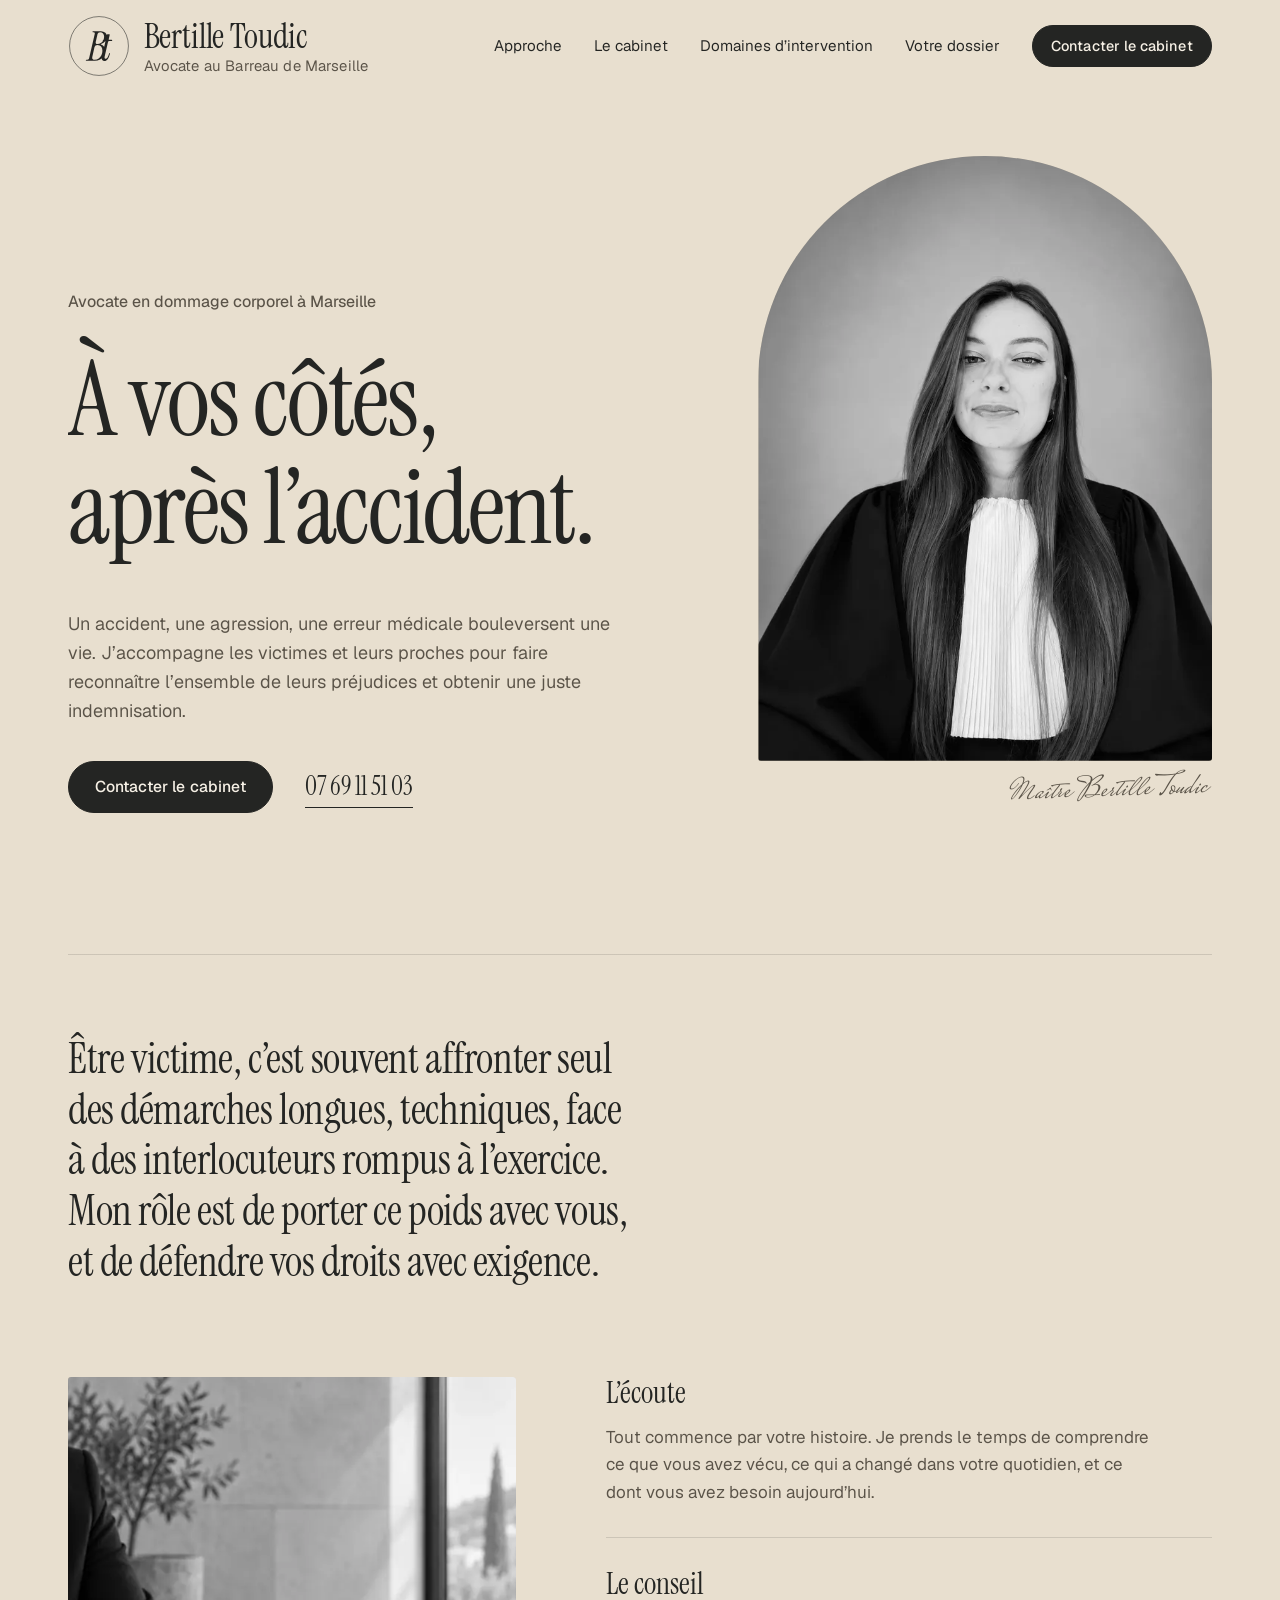
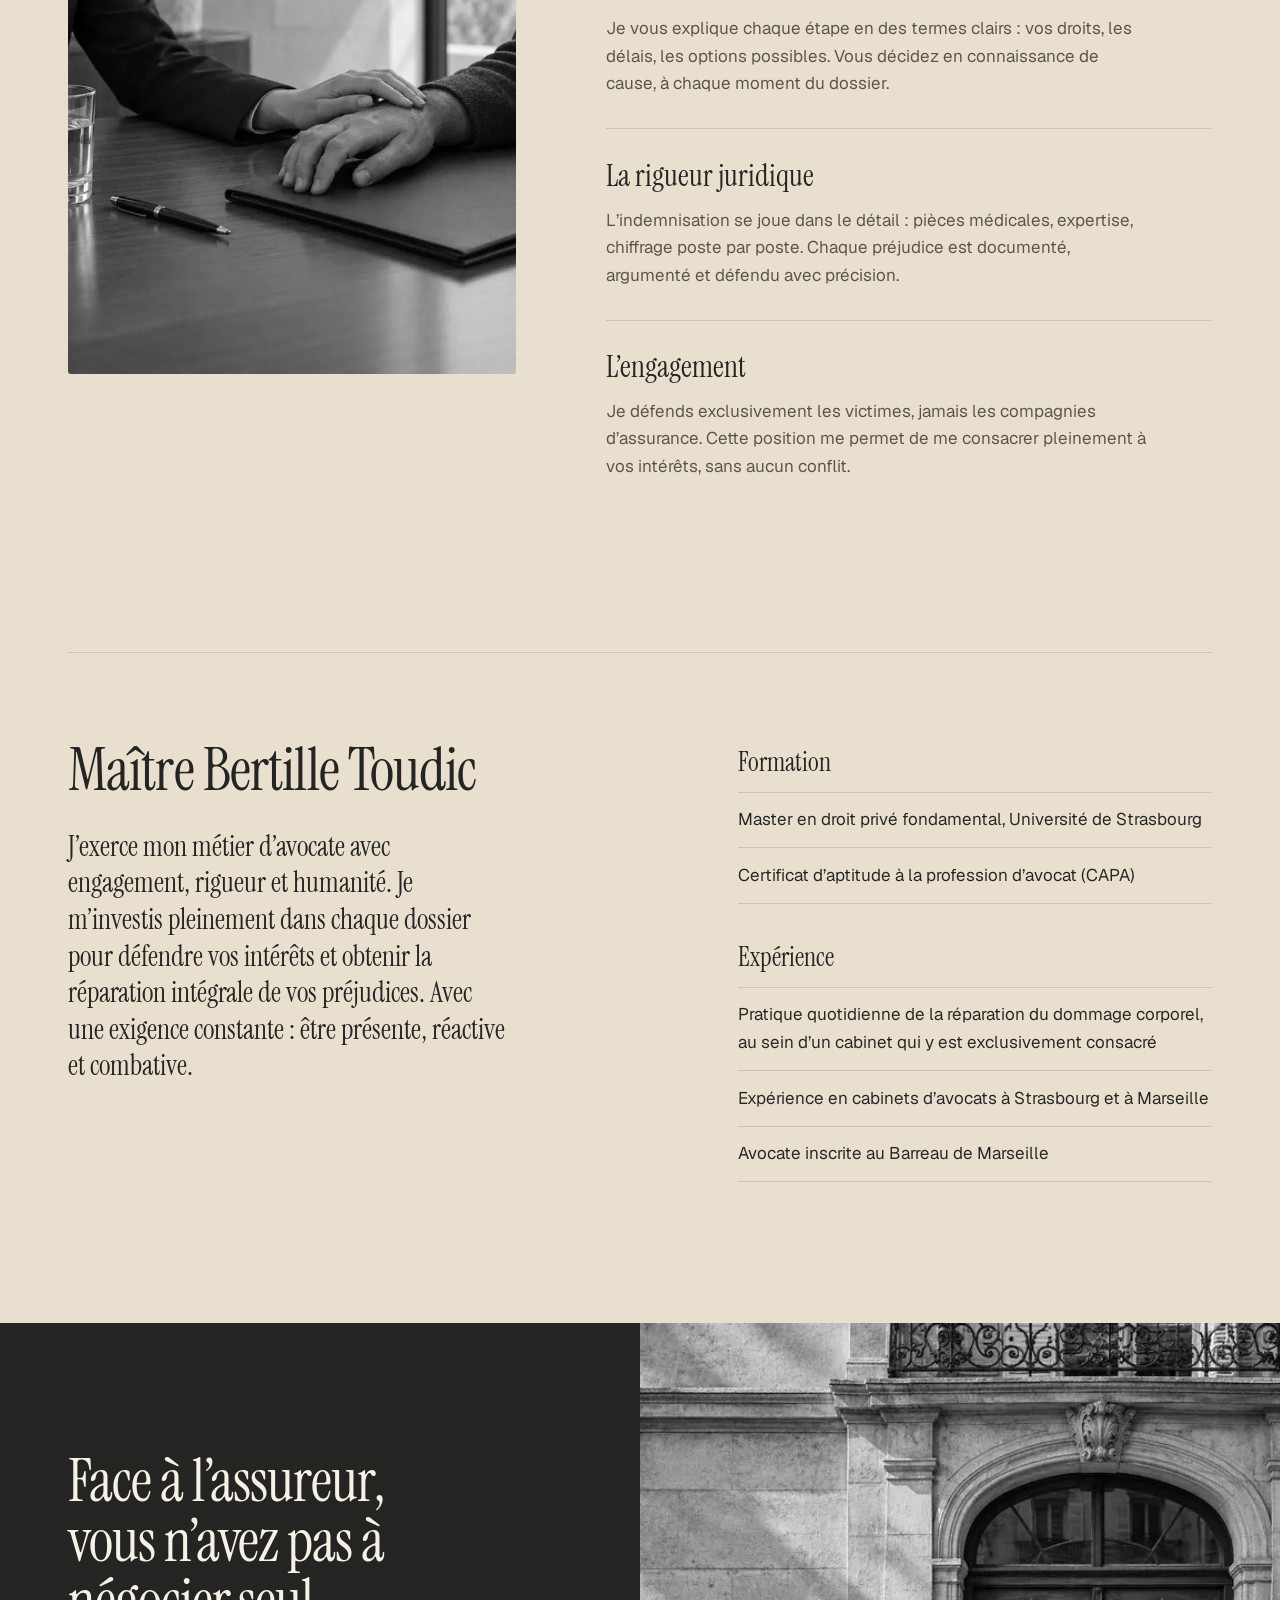
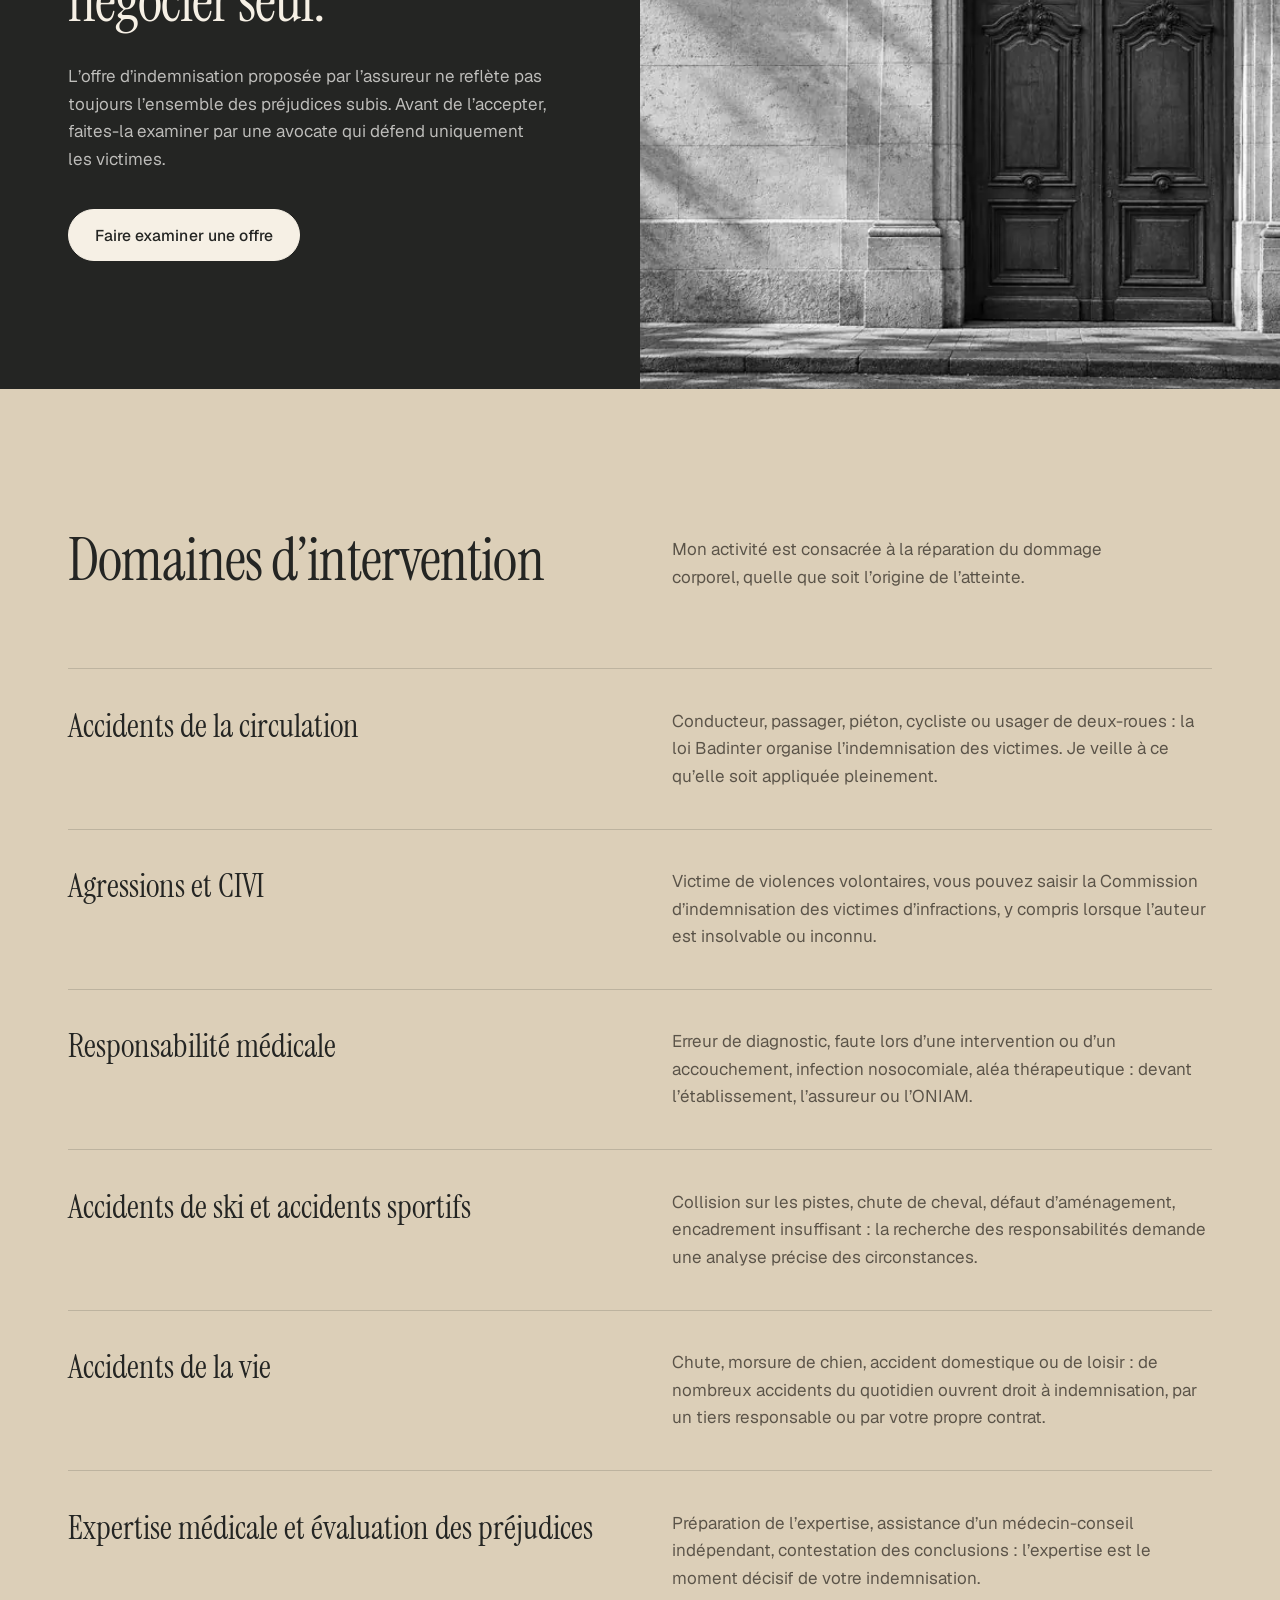
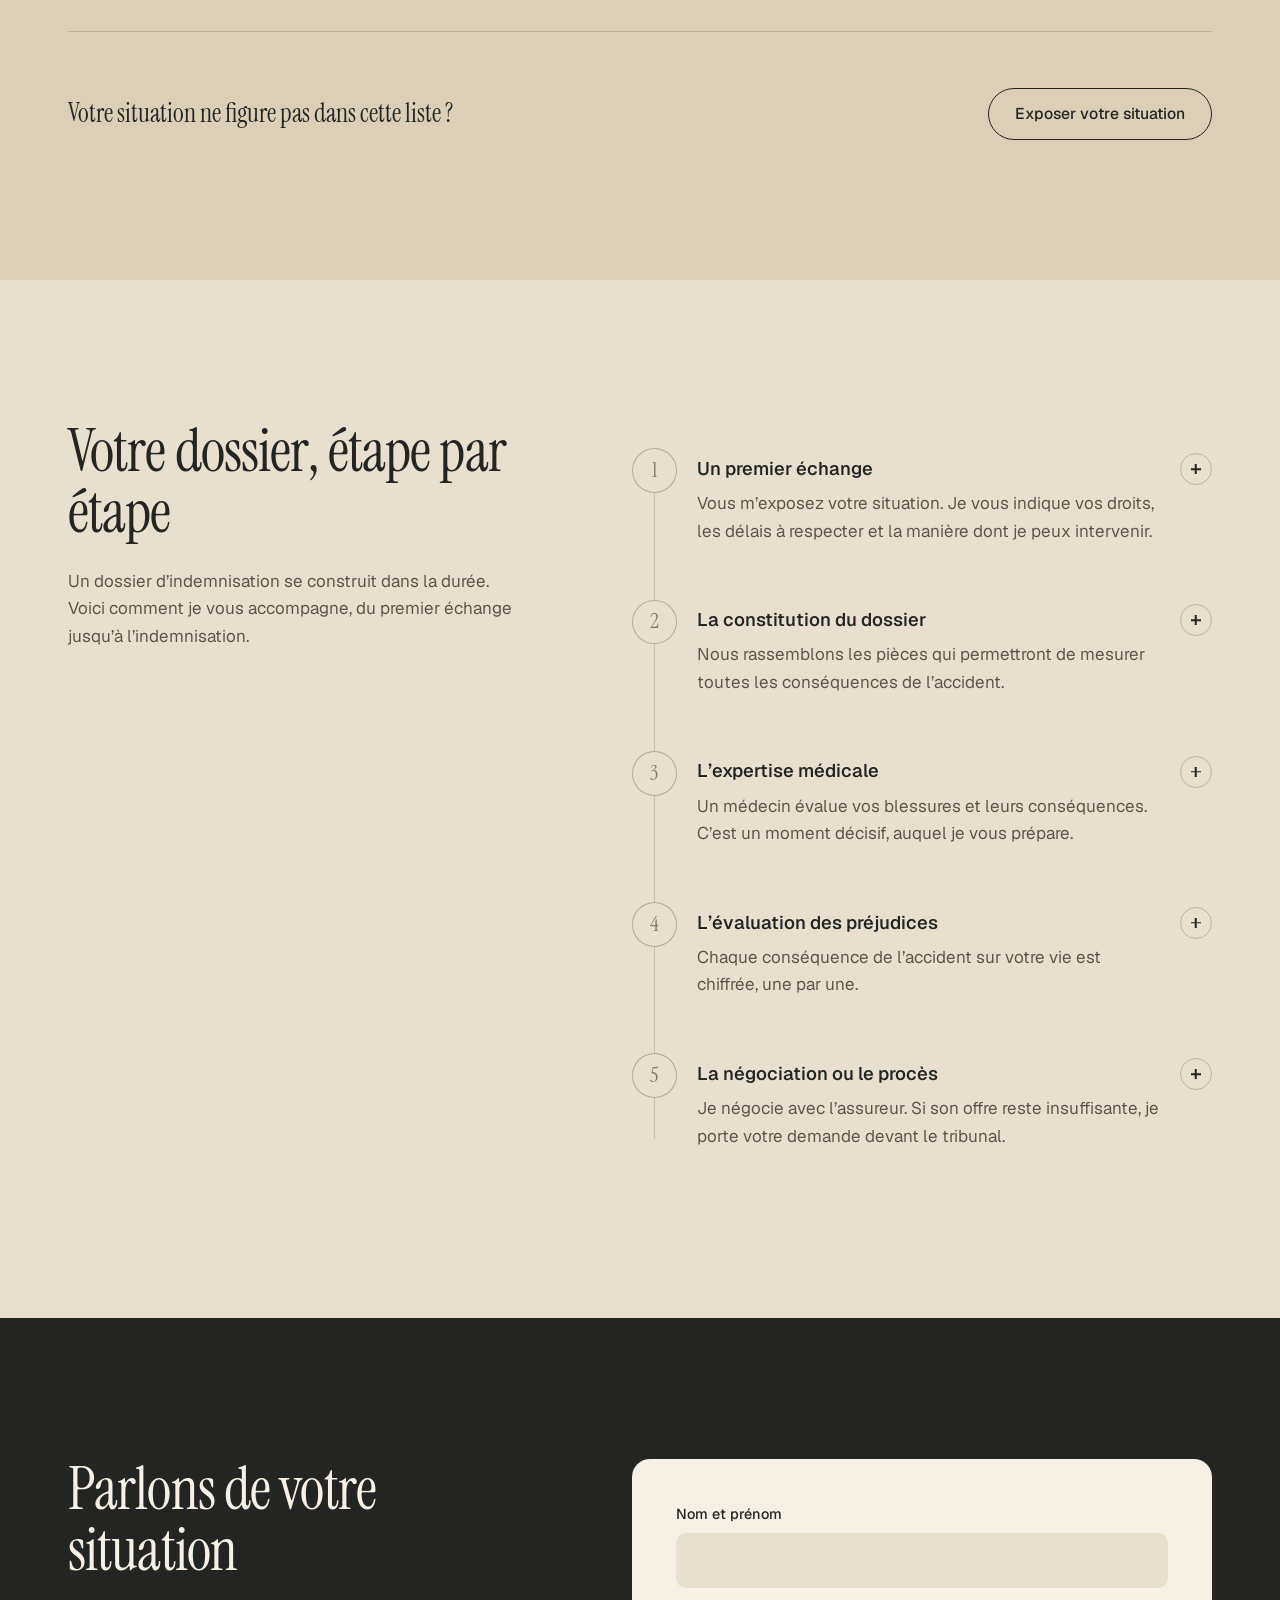
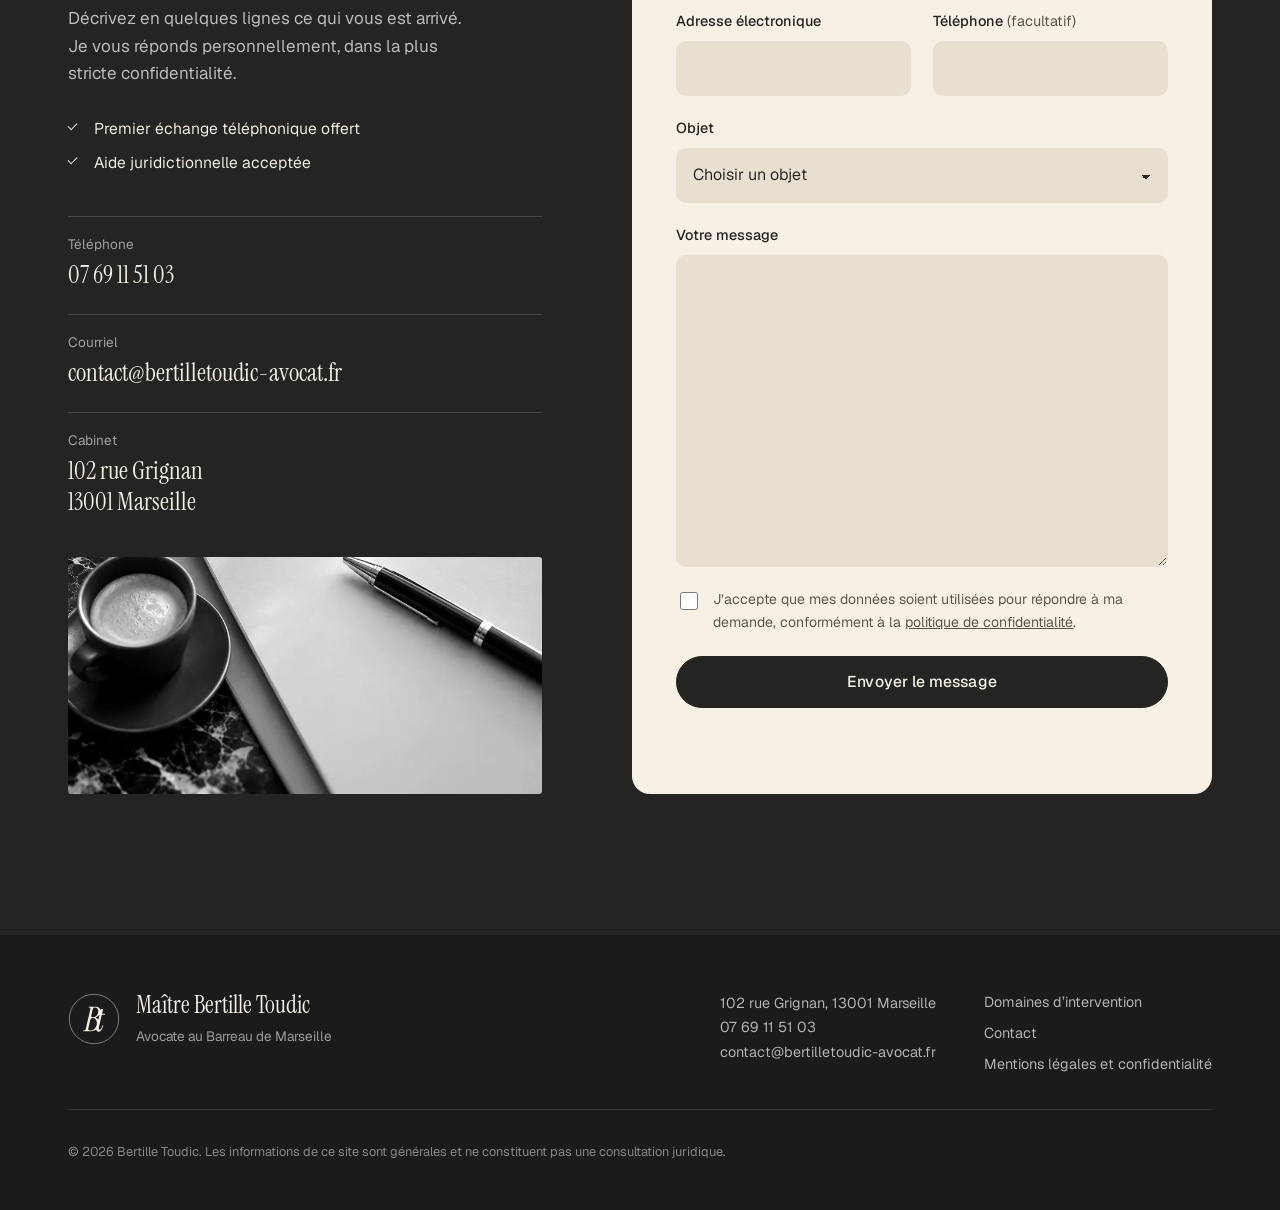
==== commit f5d05889: "Variante chaude : tons plus soutenus et alternance des fonds Co-Authored-By: Claude Opus 5.5 <norepl" ====
--- a/variante-chaude/index.html
+++ b/variante-chaude/index.html
@@ -3,7 +3,7 @@
 <head>
   <meta charset="utf-8">
   <meta name="viewport" content="width=device-width, initial-scale=1">
-  <meta name="theme-color" content="#eee7db">
+  <meta name="theme-color" content="#e8dfcf">
   <title>Avocate en dommage corporel à Marseille | Me Bertille Toudic</title>
   <meta name="description" content="Maître Bertille Toudic, avocate au Barreau de Marseille, accompagne les victimes d’accidents de la route, d’agressions, d’accidents médicaux et d’accidents de la vie dans l’indemnisation de leur dommage corporel.">
   <link rel="canonical" href="https://www.bertilletoudic-avocat.fr/"><!-- À VALIDER : nom de domaine définitif -->
--- a/variante-chaude/style-chaud.css
+++ b/variante-chaude/style-chaud.css
@@ -29,15 +29,15 @@
 
 :root {
   /* Couleurs */
-  --calcaire: #eee7db;     /* fond principal, blanc cassé minéral */
-  --rabat: #f8f3ea;        /* blanc des cartes et champs */
-  --pierre: #e3d8c6;       /* beige chaud, séparations et surfaces */
+  --calcaire: #e8dfcf;     /* fond principal, blanc cassé minéral */
+  --rabat: #f6f0e5;        /* blanc des cartes et champs */
+  --pierre: #dccfb8;       /* beige chaud, séparations et surfaces */
   --mineral: #80796e;      /* gris minéral, textes secondaires */
   --anthracite: #242523;   /* texte et sections sombres */
   --robe: #1a1b1a;         /* noir de la robe, ombres profondes */
 
   --text: var(--anthracite);
-  --muted: #5e5850;        /* gris lisible AA sur calcaire */
+  --muted: #5a5348;        /* gris lisible AA sur calcaire */
   --line: rgba(36, 37, 35, .14);
 
   /* Typographie */
@@ -111,7 +111,7 @@
   transition: background-color .4s var(--ease), box-shadow .4s var(--ease);
 }
 .site-header.is-scrolled {
-  background: rgba(238, 231, 219, .94);
+  background: rgba(232, 223, 207, .94);
   -webkit-backdrop-filter: saturate(140%) blur(14px);
   backdrop-filter: saturate(140%) blur(14px);
   box-shadow: 0 1px 0 var(--line);
@@ -136,7 +136,7 @@
 @media (max-width: 900px) {
   /* Sur téléphone et tablette : l'en-tête garde toujours un fond (Safari iOS) */
   .site-header {
-    background: rgba(238, 231, 219, .96);
+    background: rgba(232, 223, 207, .96);
     -webkit-backdrop-filter: saturate(140%) blur(14px);
     backdrop-filter: saturate(140%) blur(14px);
     transform: translateZ(0);
@@ -488,3 +488,10 @@
   .contact .form .field-message textarea { height: 100%; }
 }
 
+
+/* Variante chaude : rythme des fonds, les domaines sur un sable plus soutenu */
+.domains { background: var(--pierre); }
+.domains .domain-list, .domains .domain { border-color: rgba(36,37,35,.16); }
+.method { background: var(--calcaire); }
+.method .step-num { background: var(--calcaire); }
+.method .role { background: var(--rabat); }
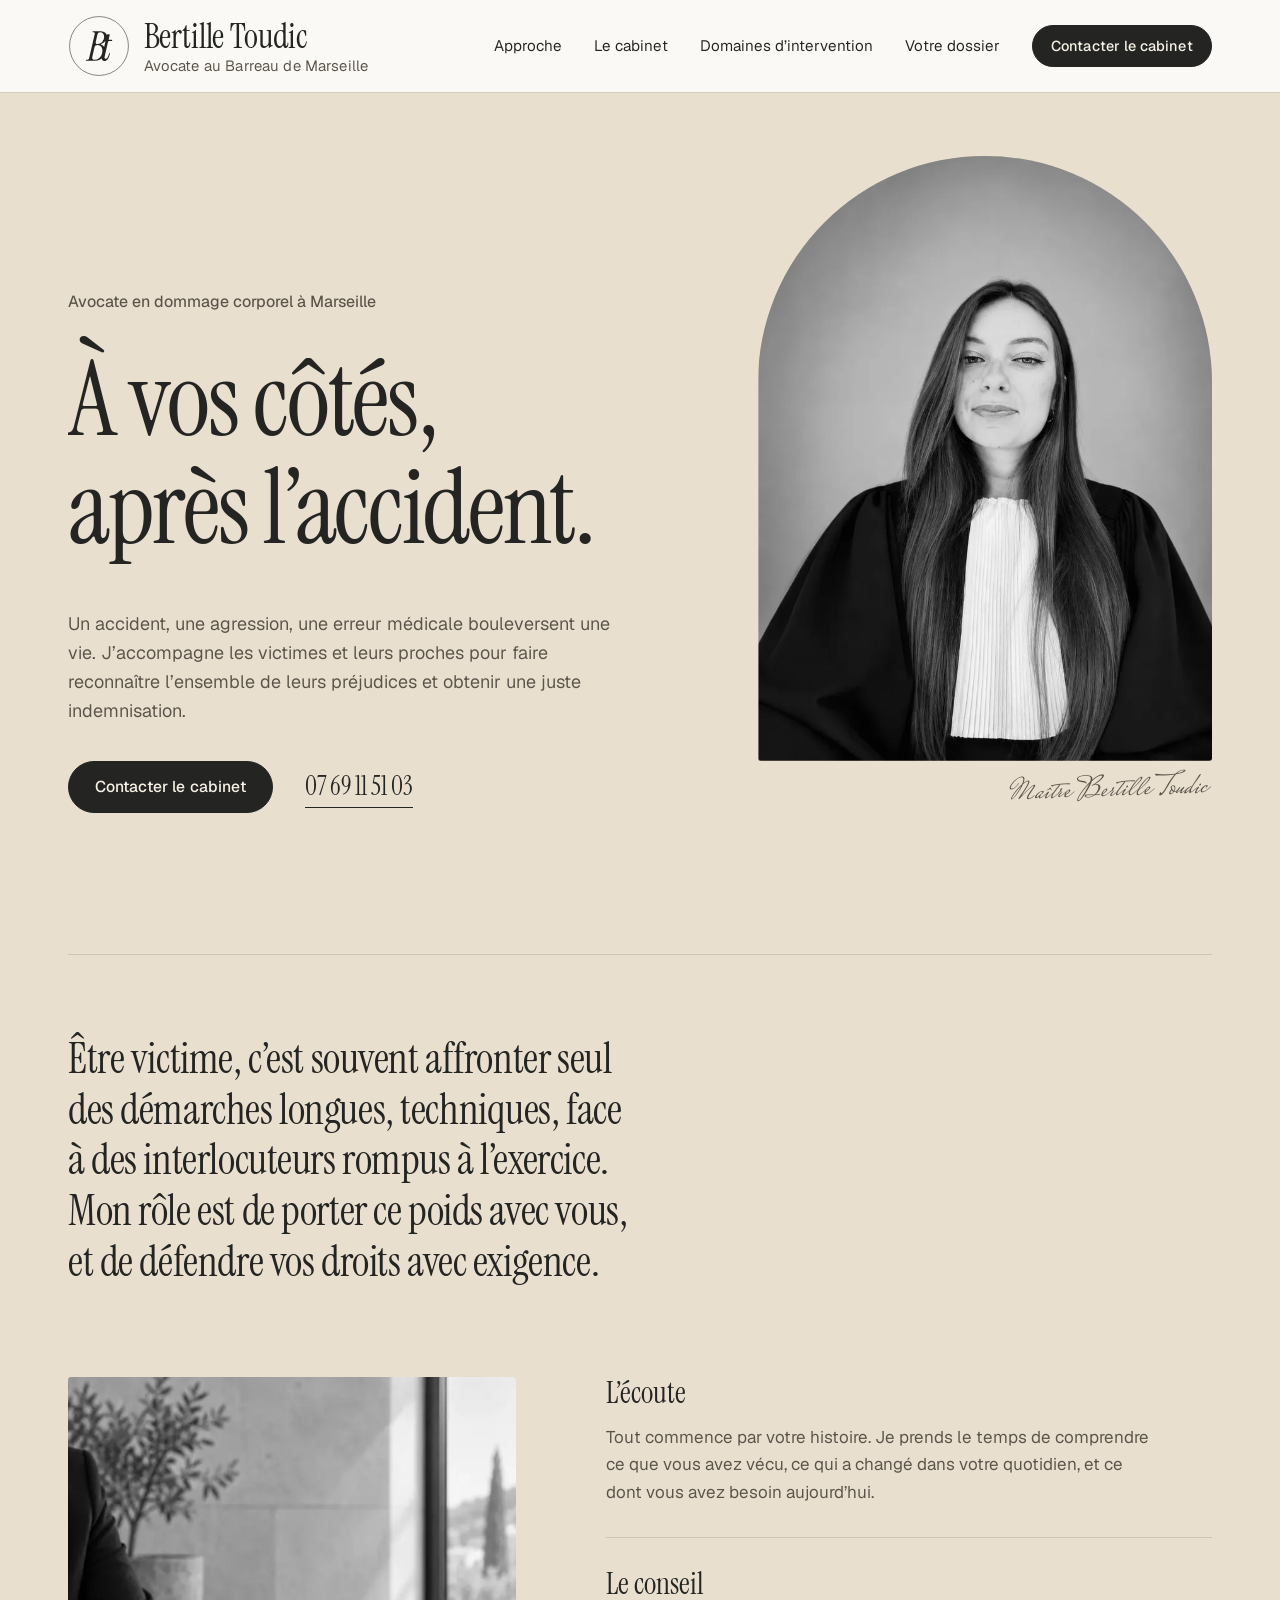
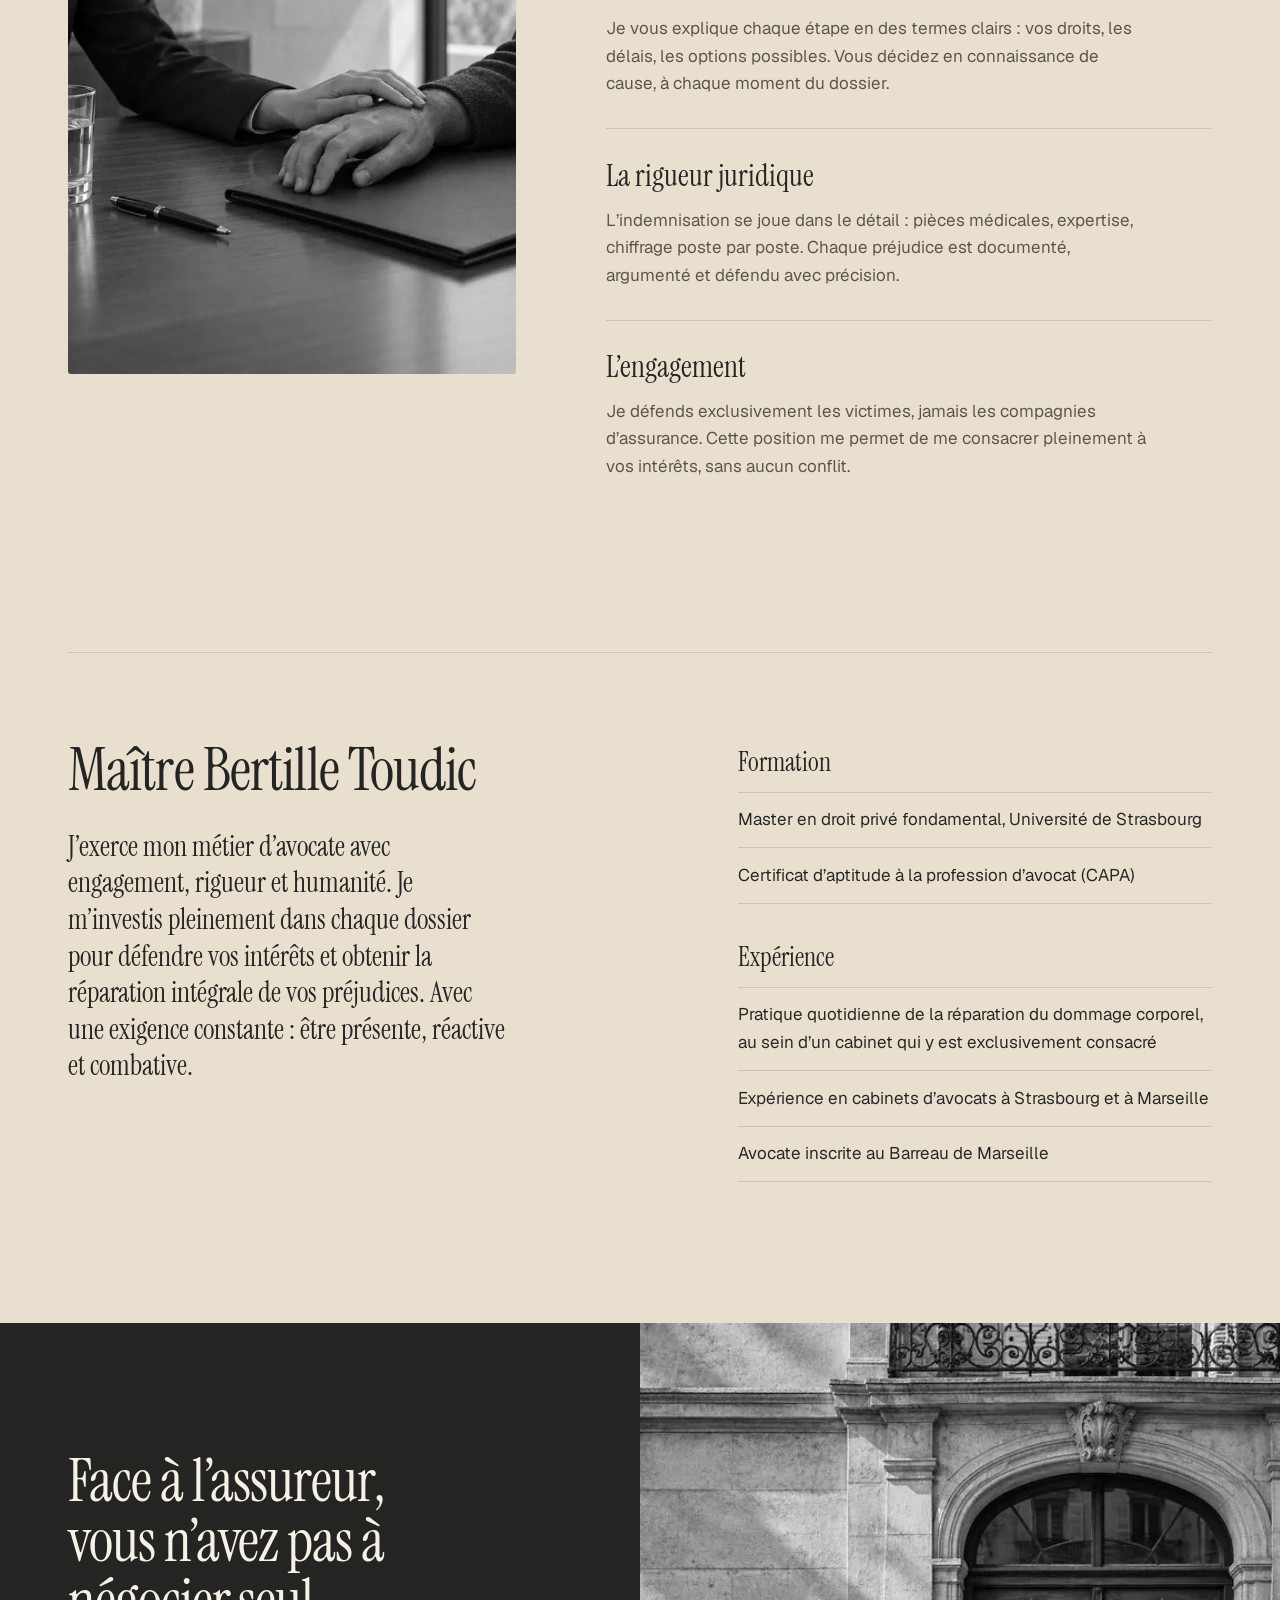
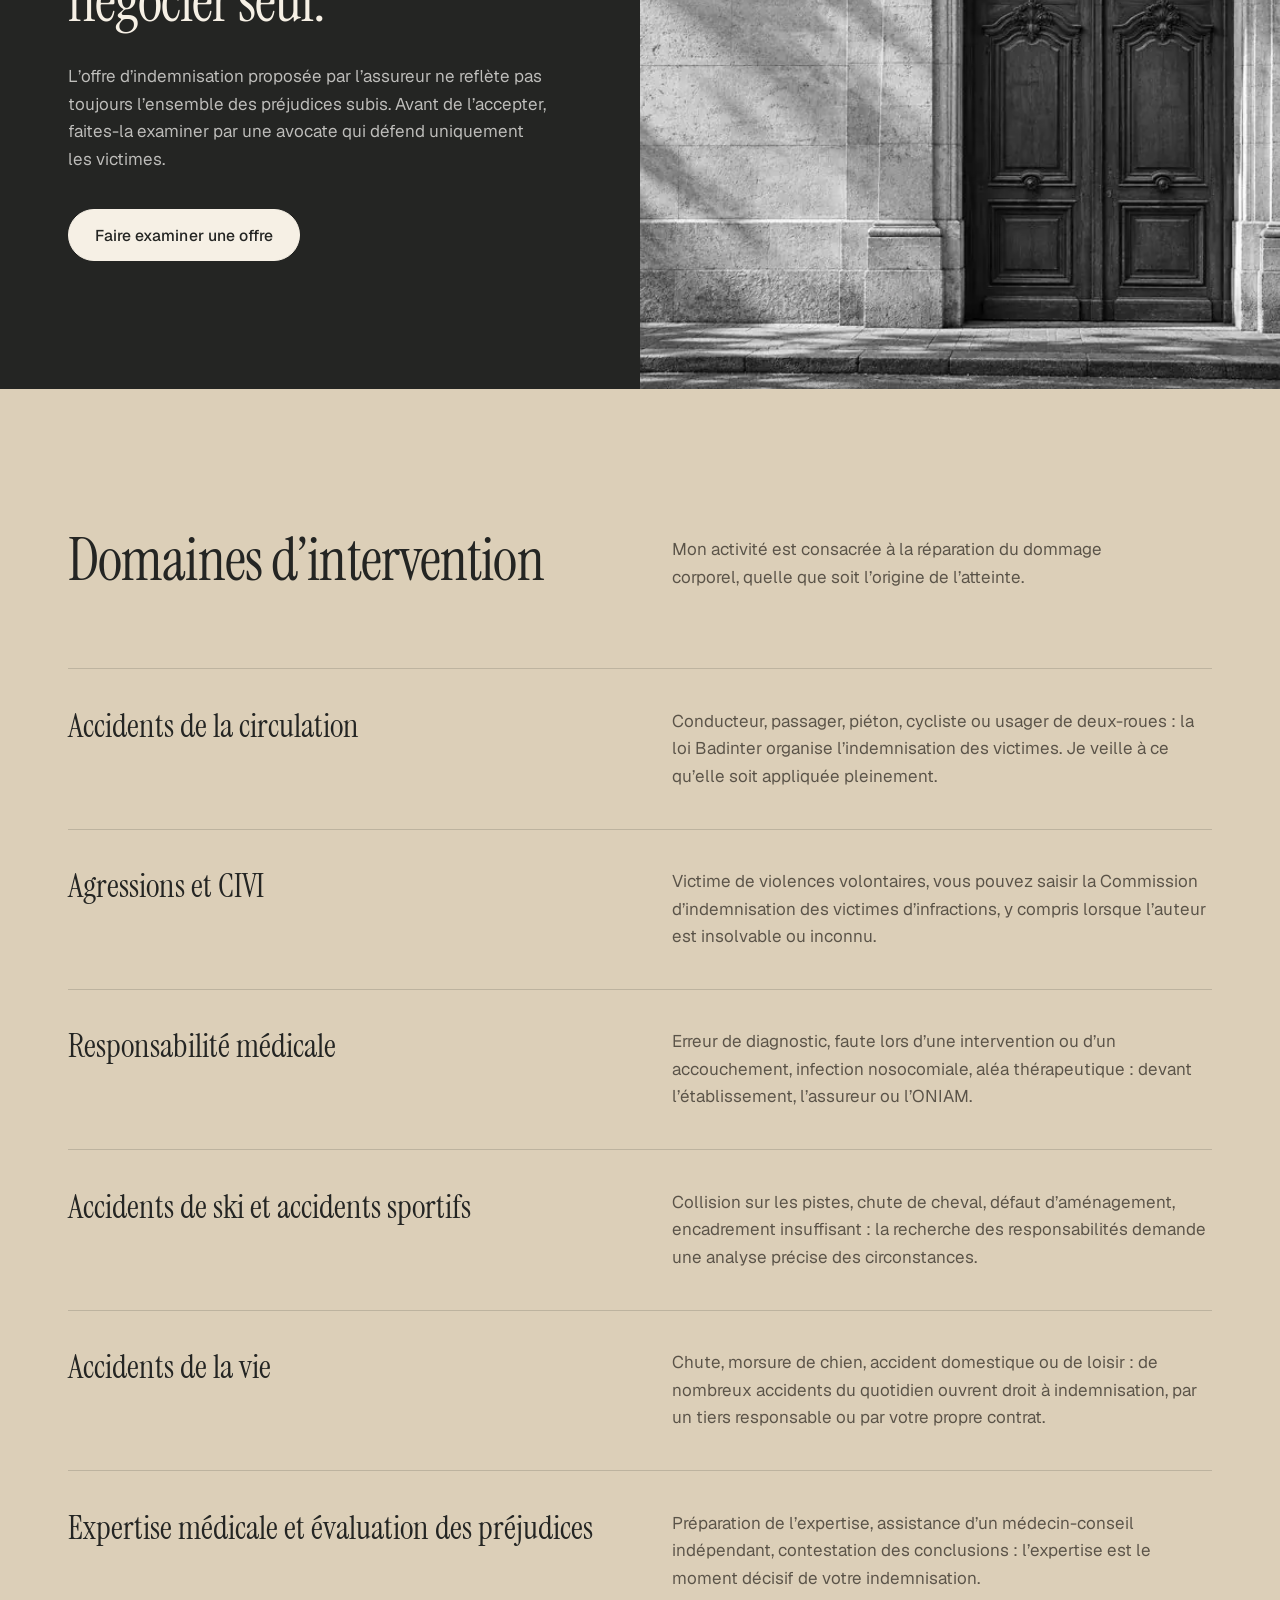
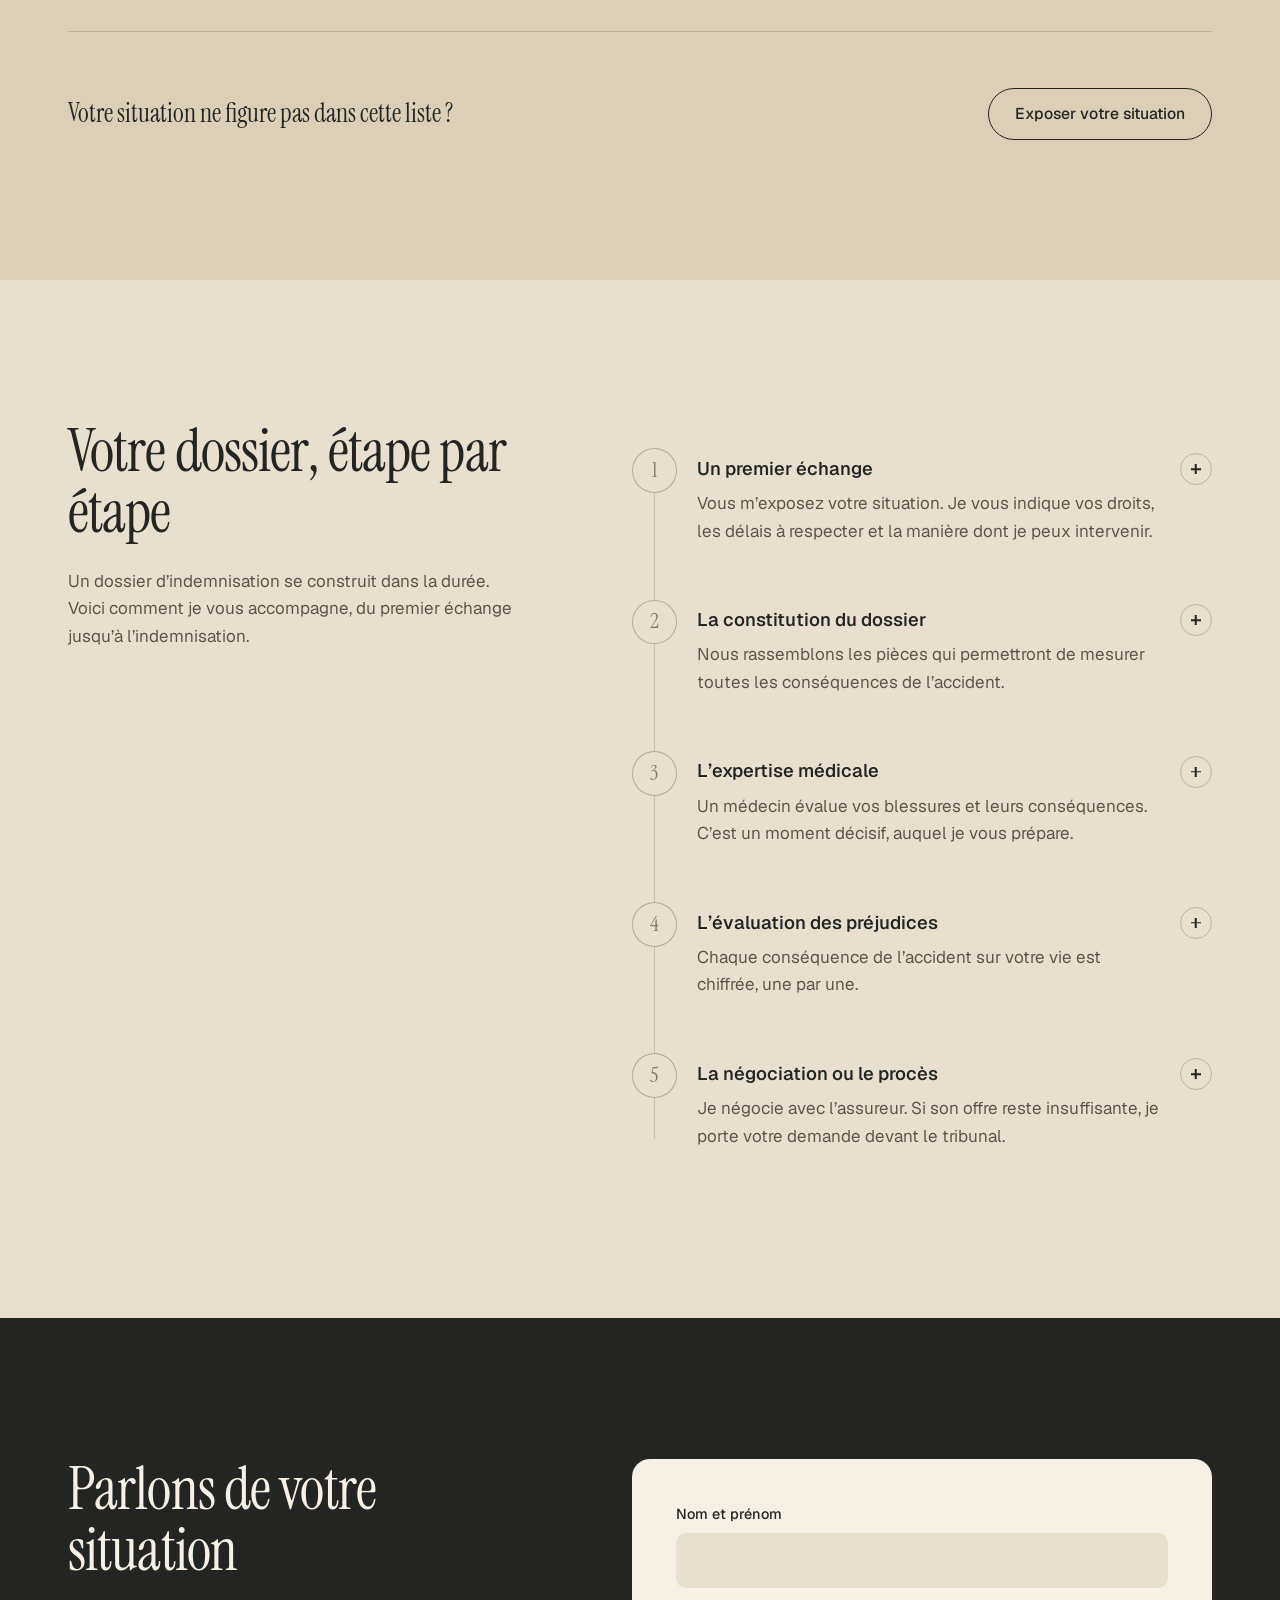
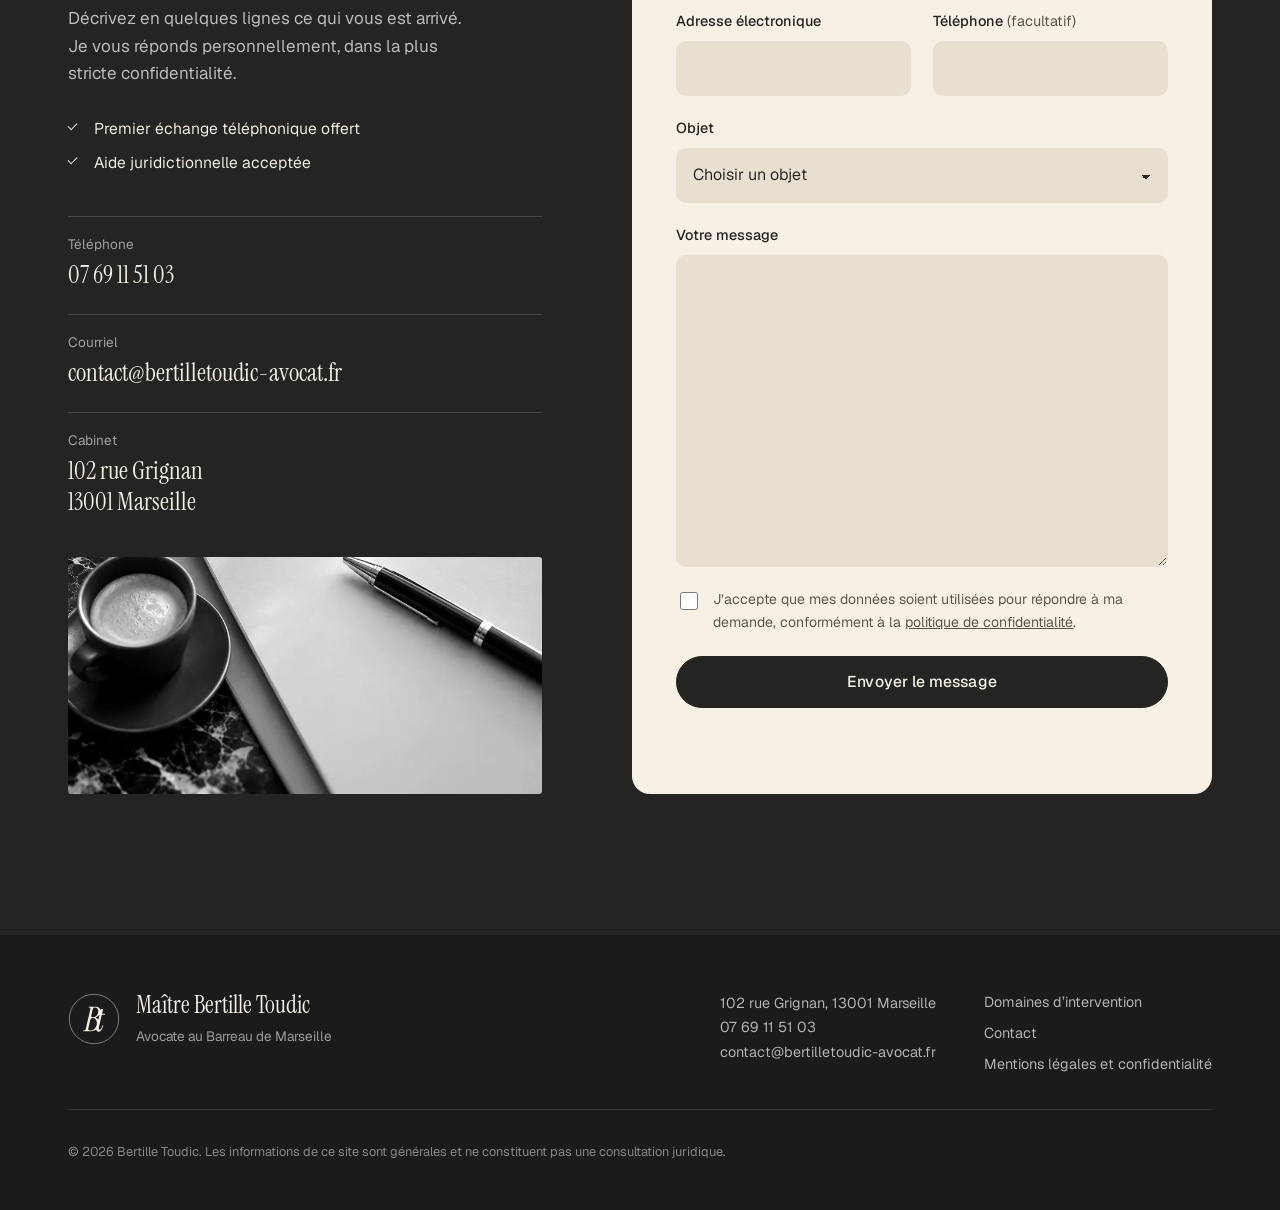
==== commit 2fe5058b: "Variante chaude : en-tête blanc Co-Authored-By: Claude Opus 5.5 <noreply@anthropic.com> Claude-Sessi" ====
--- a/variante-chaude/index.html
+++ b/variante-chaude/index.html
@@ -3,7 +3,7 @@
 <head>
   <meta charset="utf-8">
   <meta name="viewport" content="width=device-width, initial-scale=1">
-  <meta name="theme-color" content="#e8dfcf">
+  <meta name="theme-color" content="#fbfaf7">
   <title>Avocate en dommage corporel à Marseille | Me Bertille Toudic</title>
   <meta name="description" content="Maître Bertille Toudic, avocate au Barreau de Marseille, accompagne les victimes d’accidents de la route, d’agressions, d’accidents médicaux et d’accidents de la vie dans l’indemnisation de leur dommage corporel.">
   <link rel="canonical" href="https://www.bertilletoudic-avocat.fr/"><!-- À VALIDER : nom de domaine définitif -->
@@ -20,7 +20,7 @@
   <link rel="icon" href="../favicon.svg" type="image/svg+xml">
   <link rel="icon" href="../favicon-32.png" sizes="32x32" type="image/png">
   <link rel="apple-touch-icon" href="../apple-touch-icon.png">
-  <link rel="stylesheet" href="style-chaud.css">
+  <link rel="stylesheet" href="style-chaud.css?v=4">
   <script>document.documentElement.classList.add("js");</script>
 
   <script type="application/ld+json">
--- a/variante-chaude/style-chaud.css
+++ b/variante-chaude/style-chaud.css
@@ -495,3 +495,12 @@
 .method { background: var(--calcaire); }
 .method .step-num { background: var(--calcaire); }
 .method .role { background: var(--rabat); }
+
+/* En-tête blanc, détaché du fond ivoire */
+.site-header, .site-header.is-scrolled {
+  background: rgba(251, 250, 247, .97);
+  -webkit-backdrop-filter: saturate(140%) blur(14px);
+  backdrop-filter: saturate(140%) blur(14px);
+  box-shadow: 0 1px 0 rgba(36, 37, 35, .10);
+}
+@media (max-width: 900px) { .nav-list { background: #fbfaf7; } }
